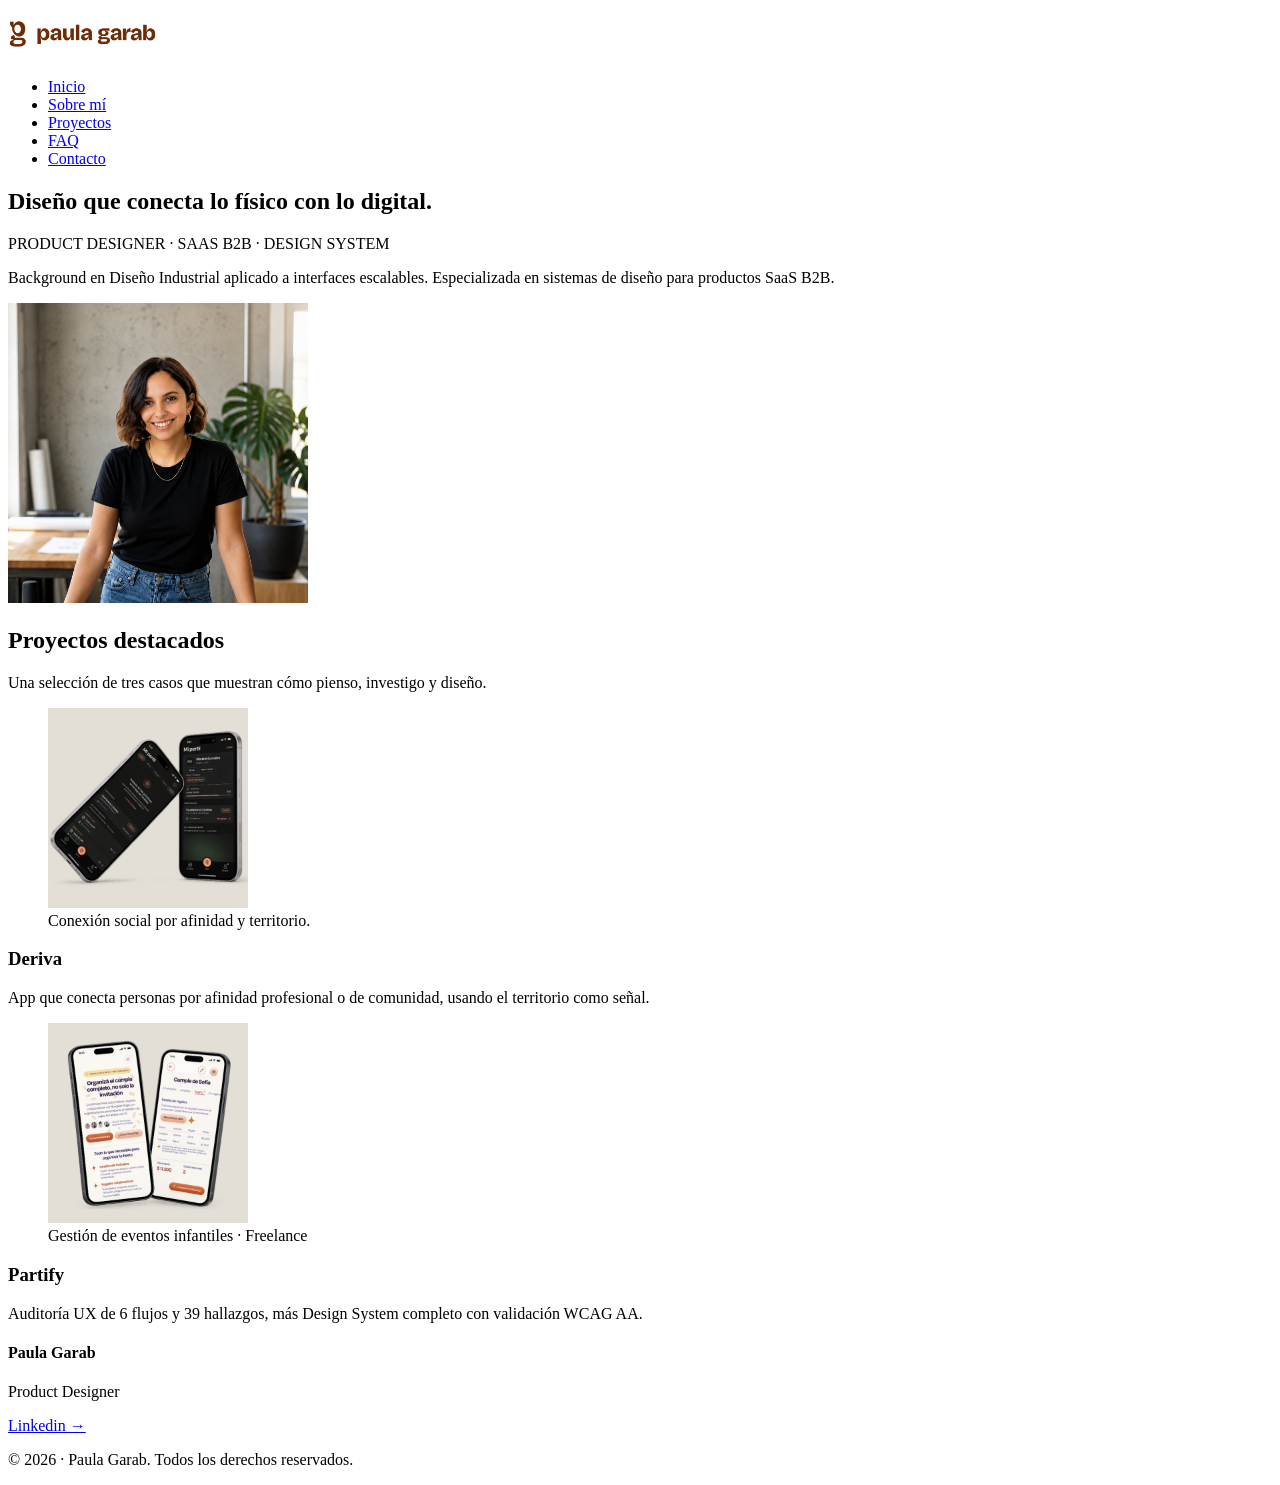
==== index.html @ 13074cfc "Pre-entrega 1 - estructura HTML" ====
<!DOCTYPE html>
<html lang="es">
<head>
    <meta charset="UTF-8"> 
    <meta name="viewport" content="width=device-width, initial-scale=1.0"> 
    <title>Paula Garab | Portfolio de Diseño Ux/Ui y Producto</title>
</head>
<body>
    <header>
        <img src="./assets/logotipo.png" alt="Logotipo de Paula Garab en color marrón, compuesto por un símbolo de la letra g estilizada y el texto paula garab en tipografía sans serif de trazos gruesos." width="150">
        <nav>
            <ul>
                <li><a href="./index.html">Inicio</a></li>
                <li><a href="./pages/sobre-mi.html">Sobre mí</a></li>
                <li><a href="./pages/proyectos.html">Proyectos</a></li>
                <li><a href="./pages/faq.html">FAQ</a></li>
                <li><a href="./pages/contacto.html">Contacto</a></li>
            </ul>
        </nav>
    </header>
    <main>
        <section>
            <h1>Diseño que conecta lo físico con lo digital.</h1>
            <p>PRODUCT DESIGNER · SAAS B2B · DESIGN SYSTEM</p>
            <p>Background en Diseño Industrial aplicado a interfaces escalables. Especializada en sistemas de diseño para productos SaaS B2B.</p>
            <img src="./assets/garab.png" alt="Diseñadora sonriente con camiseta negra y jeans, apoyada sobre una mesa de trabajo en un estudio luminoso, junto a una planta de interior." width="300">
        </section>
        <section>
            <h2>Proyectos destacados</h2>
            <p>Una selección de tres casos que muestran cómo pienso, investigo y diseño.</p>
            <article>
                <figure>
                    <img src="./assets/deriva.png" alt="Mockup de app mobile Deriva mostrando pantallas de conexión entre usuarios." width="200">
                    <figcaption>Conexión social por afinidad y territorio.</figcaption>
                </figure>
                <h3>Deriva</h3>
                <p>App que conecta personas por afinidad profesional o de comunidad, usando el territorio como señal.</p>
            </article>
            <article>
                <figure>
                    <img src="./assets/partify.png" alt="Mockup de dos pantallas de una aplicación móvil para organizar eventos." width="200">
                    <figcaption>Gestión de eventos infantiles · Freelance</figcaption>
                </figure>
                <h3>Partify</h3>
                <p>Auditoría UX de 6 flujos y 39 hallazgos, más Design System completo con validación WCAG AA.</p>
            </article>
        </section>
    </main>
    <footer>
        <h4>Paula Garab</h4>
        <p>Product Designer</p>
        <a href="https://www.linkedin.com/in/paula-garabetti" target="_blank">Linkedin →</a>
        <p>© 2026 · Paula Garab. Todos los derechos reservados.</p>
    </footer>
</body>
</html>
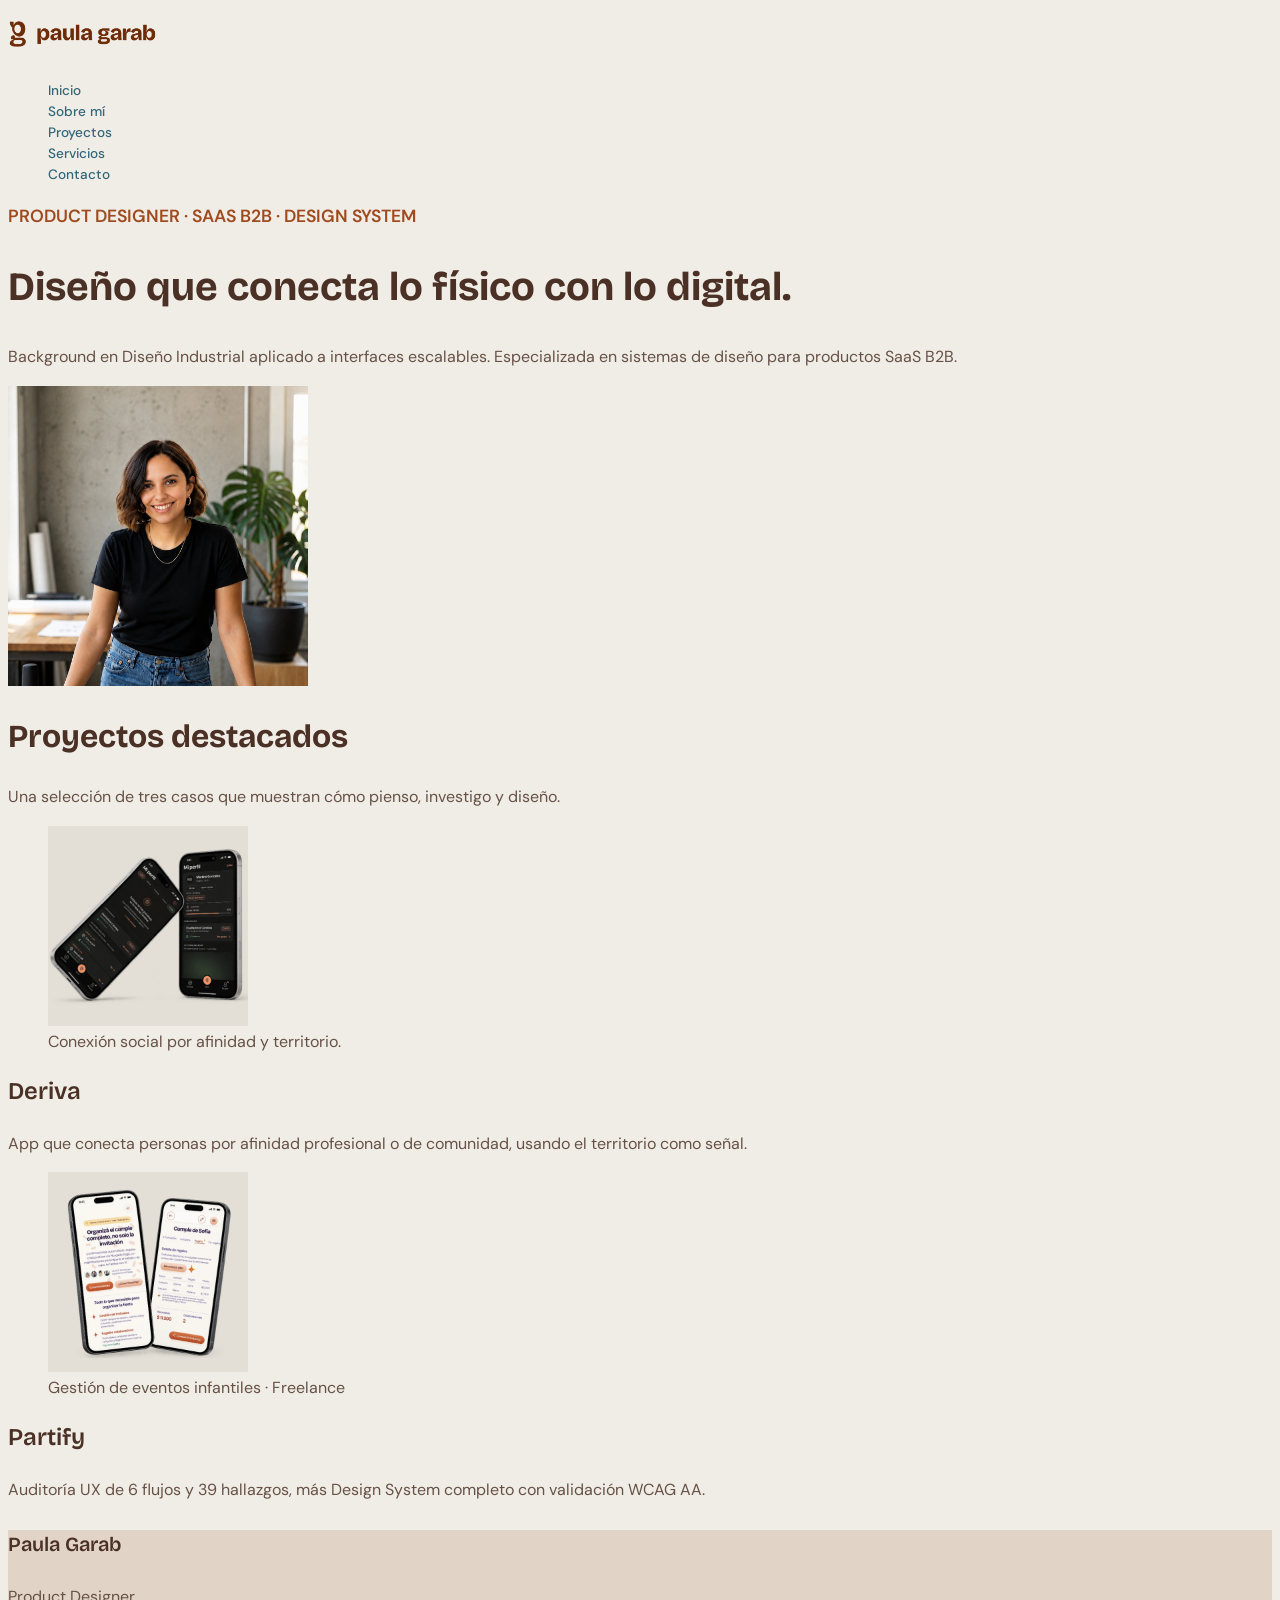
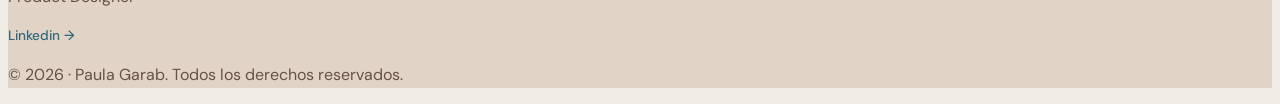
==== commit c94e48ea: "Agregar CSS y actualizar HTML para pre-entrega 2" ====
--- a/index.html
+++ b/index.html
@@ -4,24 +4,25 @@
     <meta charset="UTF-8"> 
     <meta name="viewport" content="width=device-width, initial-scale=1.0"> 
     <title>Paula Garab | Portfolio de Diseño Ux/Ui y Producto</title>
+    <link rel="stylesheet" href="./styles/styles.css">
 </head>
 <body>
     <header>
         <img src="./assets/logotipo.png" alt="Logotipo de Paula Garab en color marrón, compuesto por un símbolo de la letra g estilizada y el texto paula garab en tipografía sans serif de trazos gruesos." width="150">
         <nav>
-            <ul>
+            <ul class="nav-list">
                 <li><a href="./index.html">Inicio</a></li>
                 <li><a href="./pages/sobre-mi.html">Sobre mí</a></li>
                 <li><a href="./pages/proyectos.html">Proyectos</a></li>
-                <li><a href="./pages/faq.html">FAQ</a></li>
+                <li><a href="./pages/servicios.html">Servicios</a></li>
                 <li><a href="./pages/contacto.html">Contacto</a></li>
             </ul>
         </nav>
     </header>
     <main>
         <section>
+            <p class="eyebrow-primary">Product Designer · Saas B2B · Design System</p>
             <h1>Diseño que conecta lo físico con lo digital.</h1>
-            <p>PRODUCT DESIGNER · SAAS B2B · DESIGN SYSTEM</p>
             <p>Background en Diseño Industrial aplicado a interfaces escalables. Especializada en sistemas de diseño para productos SaaS B2B.</p>
             <img src="./assets/garab.png" alt="Diseñadora sonriente con camiseta negra y jeans, apoyada sobre una mesa de trabajo en un estudio luminoso, junto a una planta de interior." width="300">
         </section>
--- a/styles/styles.css
+++ b/styles/styles.css
@@ -0,0 +1,133 @@
+@import url('https://fonts.googleapis.com/css2?family=Bricolage+Grotesque:opsz,wght@12..96,200..800&family=DM+Sans:ital,opsz,wght@0,9..40,100..1000;1,9..40,100..1000&display=swap');
+
+/* ========================================
+   1. IMPORTACIÓN DE FUENTES
+======================================== */
+/* Títulos: Bricolage Grotesque */
+/* Cuerpo: DM Sans */
+
+
+/* ========================================
+   2. VARIABLES DE COLOR
+======================================== */
+
+:root {
+    /* Colores de marca */
+    --primary-color: #9F4A1F;
+    --secondary-color: #A05E44;
+    --accent-color: #74785A;
+
+    /* Colores neutros y de texto */
+    --neutral-dark: #4A3025;
+    --neutral-medium: #6a6865;
+    --neutral-light: #F0EDE6;
+    --text-color: #665146;
+    --link-color: #32677A;
+
+    /* Colores de superficies */
+    --section-color: #E2D3C7;
+}
+
+
+/* ========================================
+   3. ESTILOS GENERALES
+======================================== */
+
+body {
+    font-family: 'DM Sans', sans-serif;
+    background-color: var(--neutral-light);
+    color: var(--text-color);
+}
+
+
+/* ========================================
+   4. TIPOGRAFÍA
+======================================== */
+
+/* Títulos */
+h1, h2, h3, h4, h5, h6 {
+    font-family: 'Bricolage Grotesque', sans-serif;
+    color: var(--neutral-dark);
+}
+
+h1 {
+    font-size: 2.5rem; /* 40px */
+    font-weight: 700;
+    line-height: 1.2;
+}
+
+h2 {
+    font-size: 2rem; /* 32px */
+    font-weight: 700;
+    line-height: 1.25;
+}
+
+h3 {
+    font-size: 1.5rem; /* 24px */
+    font-weight: 600;
+    line-height: 1.3;
+}
+
+h4 {
+    font-size: 1.25rem; /* 20px */
+    font-weight: 600;
+    line-height: 1.4;
+}
+
+/* Párrafos */
+p {
+    font-size: 1rem;
+    font-weight: 400;
+    line-height: 1.6;
+}
+
+/* Enlaces */
+a {
+    font-weight: 500;
+    font-size: 0.85rem;
+    text-decoration: none;
+    color: var(--link-color);
+}
+
+
+/* ========================================
+   5. COMPONENTES Y CLASES
+======================================== */
+
+/* Listas */
+.nav-list {
+    list-style: none;
+}
+
+.tag-list {
+    list-style: none;
+    color: var(--neutral-medium);
+}
+
+/* Etiquetas superiores (Eyebrows) */
+.eyebrow-primary {
+    text-transform: uppercase;
+    font-weight: 600;
+    font-size: 1.1rem;
+    color: var(--primary-color);
+}
+
+.eyebrow-secondary {
+    text-transform: uppercase;
+    font-weight: 600;
+    font-size: 0.85rem;
+    color: var(--neutral-medium);
+}
+
+
+/* ========================================
+   6. ESTRUCTURA DE PÁGINA
+======================================== */
+
+/* Pie de página */
+footer {
+    font-size: 0.85rem;
+    font-weight: 400;
+    line-height: 1.5;
+    background-color: var(--section-color);
+}
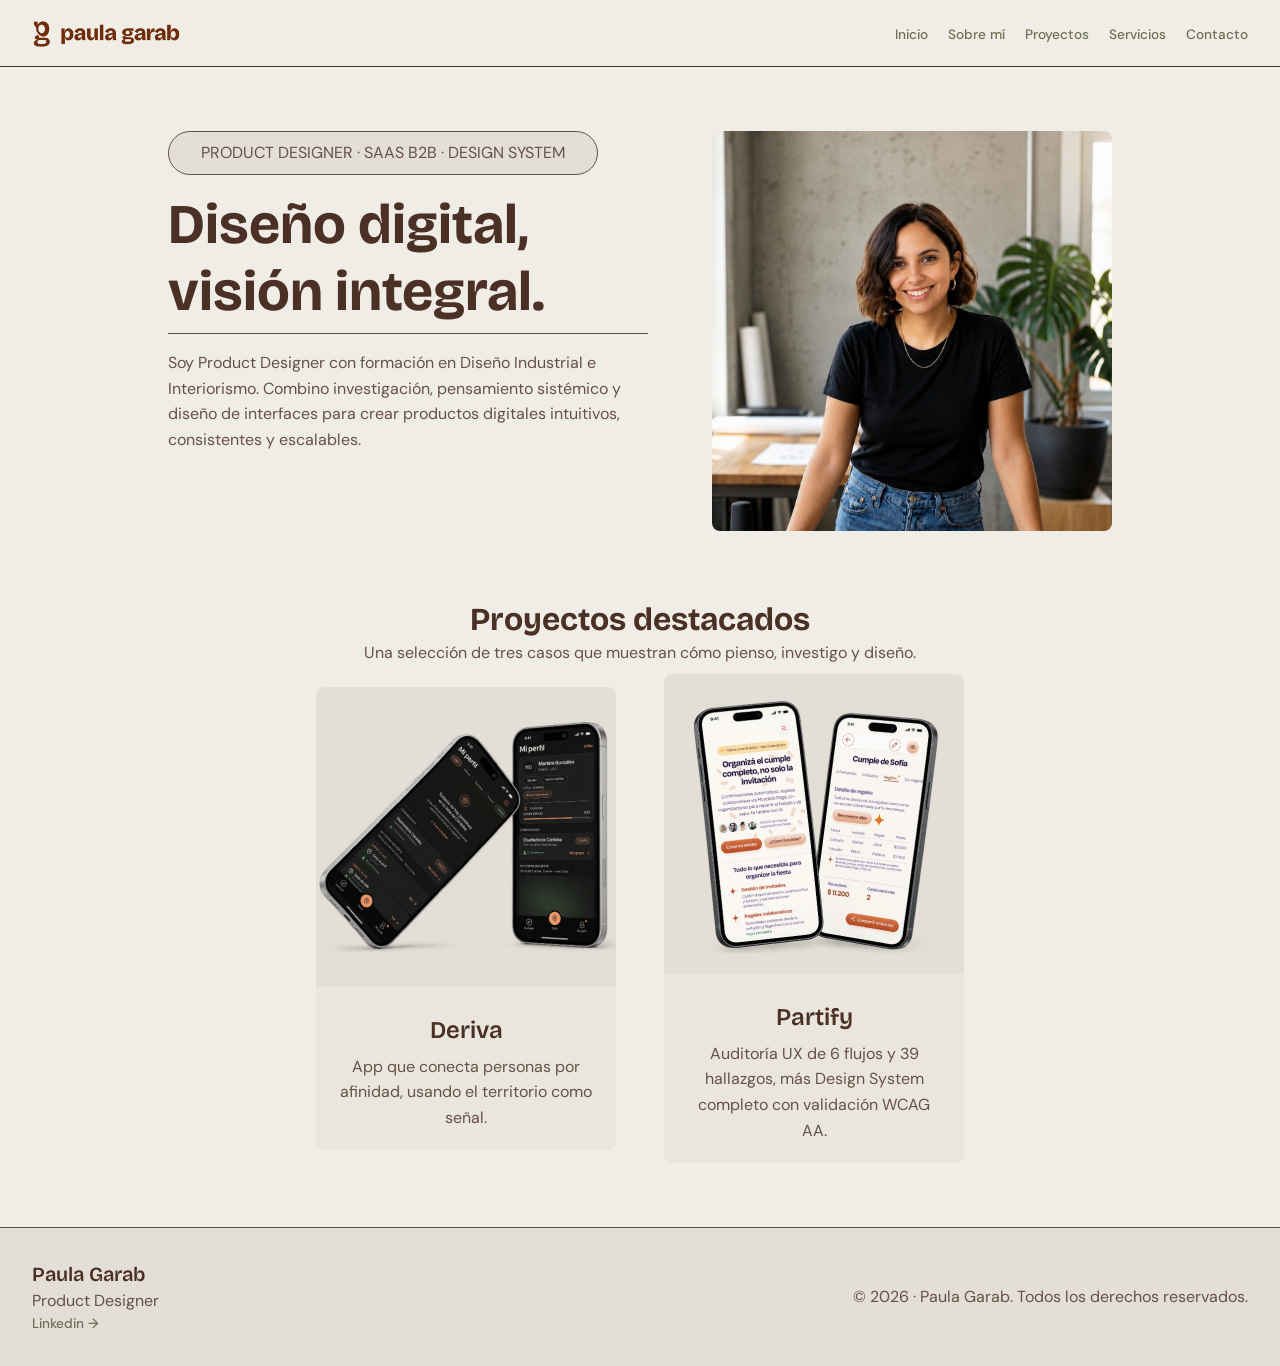
==== commit c92e4e77: "Pre-entrega 3: layouts flexbox y box model en las 5 páginas" ====
--- a/index.html
+++ b/index.html
@@ -19,39 +19,56 @@
             </ul>
         </nav>
     </header>
-    <main>
-        <section>
-            <p class="eyebrow-primary">Product Designer · Saas B2B · Design System</p>
-            <h1>Diseño que conecta lo físico con lo digital.</h1>
-            <p>Background en Diseño Industrial aplicado a interfaces escalables. Especializada en sistemas de diseño para productos SaaS B2B.</p>
-            <img src="./assets/garab.png" alt="Diseñadora sonriente con camiseta negra y jeans, apoyada sobre una mesa de trabajo en un estudio luminoso, junto a una planta de interior." width="300">
+    <main class="page-container">
+        <section class="hero">
+            <div class="text-hero">
+                <p class="eyebrow-pill">Product Designer · Saas B2B · Design System</p>
+                <h1 class="hero-title">Diseño digital, visión integral.</h1>
+                <p>Soy Product Designer con formación en Diseño Industrial e Interiorismo. Combino investigación, pensamiento sistémico y diseño de interfaces para crear productos digitales intuitivos, consistentes y escalables.</p>
+            </div>
+            <div>
+                <img class="img-hero" src="./assets/garab.png" alt="Diseñadora sonriente con camiseta negra y jeans, apoyada sobre una mesa de trabajo en un estudio luminoso, junto a una planta de interior." width="400">
+            </div>
         </section>
-        <section>
-            <h2>Proyectos destacados</h2>
-            <p>Una selección de tres casos que muestran cómo pienso, investigo y diseño.</p>
-            <article>
-                <figure>
-                    <img src="./assets/deriva.png" alt="Mockup de app mobile Deriva mostrando pantallas de conexión entre usuarios." width="200">
-                    <figcaption>Conexión social por afinidad y territorio.</figcaption>
-                </figure>
-                <h3>Deriva</h3>
-                <p>App que conecta personas por afinidad profesional o de comunidad, usando el territorio como señal.</p>
-            </article>
-            <article>
-                <figure>
-                    <img src="./assets/partify.png" alt="Mockup de dos pantallas de una aplicación móvil para organizar eventos." width="200">
-                    <figcaption>Gestión de eventos infantiles · Freelance</figcaption>
-                </figure>
-                <h3>Partify</h3>
-                <p>Auditoría UX de 6 flujos y 39 hallazgos, más Design System completo con validación WCAG AA.</p>
-            </article>
+        <section class="section-content">
+            <div>
+                <h2>Proyectos destacados</h2>
+                <p>Una selección de tres casos que muestran cómo pienso, investigo y diseño.</p>
+            </div>
+            <div class="cards">
+                <article>
+                    <figure>
+                        <img class="img-card" src="./assets/deriva.png" alt="Mockup de app mobile Deriva mostrando pantallas de conexión entre usuarios." width="300">
+                    </figure>
+
+                    <div class="card-content">
+                        <h3>Deriva</h3>
+                        <p>App que conecta personas por afinidad, usando el territorio como señal.</p>
+                    </div>
+                </article>
+
+                <article>
+                    <figure>
+                        <img class="img-card" src="./assets/partify.png" alt="Mockup de dos pantallas de una aplicación móvil para organizar eventos." width="300">
+                    </figure>
+
+                    <div class="card-content">
+                        <h3>Partify</h3>
+                        <p>Auditoría UX de 6 flujos y 39 hallazgos, más Design System completo con validación WCAG AA.</p>
+                    </div>
+                </article>
+            </div>
         </section>
     </main>
     <footer>
-        <h4>Paula Garab</h4>
-        <p>Product Designer</p>
-        <a href="https://www.linkedin.com/in/paula-garabetti" target="_blank">Linkedin →</a>
-        <p>© 2026 · Paula Garab. Todos los derechos reservados.</p>
+        <div>
+            <h4>Paula Garab</h4>
+            <p>Product Designer</p>
+            <a href="https://www.linkedin.com/in/paula-garabetti" target="_blank">Linkedin →</a>
+        </div>
+        <div>
+            <p>© 2026 · Paula Garab. Todos los derechos reservados.</p>
+        </div>
     </footer>
 </body>
 </html>
--- a/styles/styles.css
+++ b/styles/styles.css
@@ -1,3 +1,4 @@
+
 @import url('https://fonts.googleapis.com/css2?family=Bricolage+Grotesque:opsz,wght@12..96,200..800&family=DM+Sans:ital,opsz,wght@0,9..40,100..1000;1,9..40,100..1000&display=swap');
 
 /* ========================================
@@ -15,33 +16,46 @@
     /* Colores de marca */
     --primary-color: #9F4A1F;
     --secondary-color: #A05E44;
-    --accent-color: #74785A;
+    --accent-color: #6c7054;
 
     /* Colores neutros y de texto */
     --neutral-dark: #4A3025;
     --neutral-medium: #6a6865;
-    --neutral-light: #F0EDE6;
+    --neutral-light: #EAE6DE;
     --text-color: #665146;
     --link-color: #32677A;
 
     /* Colores de superficies */
-    --section-color: #E2D3C7;
-}
-
-
-/* ========================================
-   3. ESTILOS GENERALES
+    --section-color: #E4DFD6;
+    --background-color: #F0EDE6;
+    --card-color: #FAF8F4;
+}
+
+
+/* ========================================
+   3. RESET
+======================================== */
+
+* {
+    margin: 0;
+    padding: 0;
+    box-sizing: border-box;
+}
+
+
+/* ========================================
+   4. ESTILOS GENERALES
 ======================================== */
 
 body {
     font-family: 'DM Sans', sans-serif;
-    background-color: var(--neutral-light);
+    background-color: var(--background-color);
     color: var(--text-color);
 }
 
 
 /* ========================================
-   4. TIPOGRAFÍA
+   5. TIPOGRAFÍA
 ======================================== */
 
 /* Títulos */
@@ -51,27 +65,31 @@
 }
 
 h1 {
-    font-size: 2.5rem; /* 40px */
+    font-size: 3.5rem; /* 56px */
     font-weight: 700;
     line-height: 1.2;
+    max-width: 22ch;
 }
 
 h2 {
     font-size: 2rem; /* 32px */
     font-weight: 700;
     line-height: 1.25;
+    max-width: 30ch;
 }
 
 h3 {
     font-size: 1.5rem; /* 24px */
     font-weight: 600;
     line-height: 1.3;
+    max-width: 35ch;
 }
 
 h4 {
     font-size: 1.25rem; /* 20px */
     font-weight: 600;
     line-height: 1.4;
+    max-width: 40ch;
 }
 
 /* Párrafos */
@@ -79,6 +97,7 @@
     font-size: 1rem;
     font-weight: 400;
     line-height: 1.6;
+    max-width: 65ch;
 }
 
 /* Enlaces */
@@ -86,25 +105,23 @@
     font-weight: 500;
     font-size: 0.85rem;
     text-decoration: none;
-    color: var(--link-color);
-}
-
-
-/* ========================================
-   5. COMPONENTES Y CLASES
-======================================== */
-
-/* Listas */
-.nav-list {
-    list-style: none;
-}
-
-.tag-list {
-    list-style: none;
-    color: var(--neutral-medium);
-}
-
-/* Etiquetas superiores (Eyebrows) */
+    color: var(--accent-color);
+}
+
+/* Texto pequeño */
+.text-small {
+    font-weight: 400;
+    font-size: 0.85rem;
+    color: var(--text-color)
+}
+
+
+/* ========================================
+   6. COMPONENTES REUTILIZABLES
+======================================== */
+
+/* 6.1. Etiquetas superiores (Eyebrows) */
+
 .eyebrow-primary {
     text-transform: uppercase;
     font-weight: 600;
@@ -119,15 +136,246 @@
     color: var(--neutral-medium);
 }
 
-
-/* ========================================
-   6. ESTRUCTURA DE PÁGINA
-======================================== */
-
-/* Pie de página */
+.eyebrow-pill {
+    background-color: var(--section-color);
+    padding: 8px 32px;
+    border: 1px solid var(--text-color);
+    border-radius: 32px;
+    text-transform: uppercase;
+    display: inline-block;
+}
+
+/* 6.2. Listas */
+
+.nav-list {
+    list-style: none;
+}
+
+.tag-list {
+    list-style: none;
+    color: var(--neutral-medium);
+}
+
+/* 6.3. Tarjetas (Cards) */
+
+.cards article {
+    width: 100%;
+    max-width: 300px;
+    background-color: var(--neutral-light);
+    border-radius: 8px;
+    overflow: hidden;
+}
+
+.cards figure {
+    margin: 0;
+}
+
+.img-card {
+    display: block;
+    width: 100%;
+    max-width: 300px;
+    height: auto;
+    border-radius: 8px 8px 0 0;
+}
+
+.card-content {
+    background-color: #EAE6DE;
+    border-radius: 0 0 8px 8px;
+    box-sizing: border-box;
+    padding: 20px;
+}
+
+.card-content h3 {
+    margin: 8px 0;
+}
+
+.card-content p {
+    margin: 0;
+}
+
+/* 6.4. Tarjetas de servicios */
+
+.service-card {
+    background-color: var(--card-color);
+    border: 1px solid transparent;
+    border-radius: 16px;
+    padding: 32px;
+    display: flex;
+    flex-direction: column;
+    gap: 8px;
+    align-items: stretch;
+    flex: 1;
+}
+
+/* 6.5. Etiquetas (Tags / Pills) */
+
+.tags-pills {
+    display: flex;
+    flex-direction: row;
+    flex-wrap: wrap;
+    gap: 8px;
+    list-style: none;
+    padding: 0;
+    margin: 0;
+}
+
+.tags-pills li {
+    color: var(--text-color);
+    background-color: var(--section-color);
+    padding: 8px 16px;
+    border: 1px solid var(--text-color);
+    border-radius: 32px;
+}
+
+/* 6.6. Botones */
+
+.botton-primary {
+    background-color: var(--primary-color);
+    padding: 8px 32px;
+    border-radius: 32px;
+    display: inline-block;
+    color: #FFFFFF;
+}
+
+/* 6.7. Formularios */
+
+.form {
+    display: flex;
+    width: 100%;
+    flex-direction: column;
+    max-width: 600px;
+    text-align: left;
+    gap: 8px;
+}
+
+.box-form {
+    border-radius: 8px;
+    border: 1px solid var(--text-color);
+    min-height: 24px;
+}
+
+
+/* ========================================
+   7. LAYOUTS Y CONTENEDORES
+======================================== */
+
+/* 7.1. Contenedor principal */
+
+.page-container {
+    display: flex;
+    flex-direction: column;
+    padding: 64px 128px;
+    gap: 64px;
+    max-width: 1200px;
+    margin: 0 auto;
+}
+
+/* 7.2. Contenedores de contenido */
+
+.content-row {
+    display: flex;
+    gap: 24px;
+    flex: 1;
+}
+
+.section-content {
+    display: flex;
+    flex-direction: column;
+    gap: 8px;
+    text-align: center;
+    align-items: center;
+}
+
+/* 7.3. Layout de Hero */
+
+.text-hero {
+    display: flex;
+    flex-basis: 100%;
+    flex-direction: column;
+    gap: 16px;
+    align-items:flex-start;
+}
+
+.hero-title {
+    border-bottom: 1px solid var(--text-color);
+    padding-bottom: 8px;
+}
+
+.img-hero {
+    border-radius: 8px;
+    flex: 1 1 200px;
+}
+
+/* 7.4. Layout de proyectos */
+
+.projects {
+    display: flex;
+    align-items: stretch;
+    flex-direction: column;
+    justify-content: center;
+    gap: 16px;
+}
+
+.cards {
+    display: flex;
+    align-items: center;
+    gap: 48px;
+    justify-content: center;
+    flex-wrap: wrap;
+}
+
+/* 7.5. Layout de CTA */
+
+.cta-content {
+    background-color: var(--section-color);
+    border-radius: 16px;
+    padding: 32px;
+    display: flex;
+    flex-direction: column;
+    align-items: center;
+    gap: 16px;
+    flex: 1;
+    text-align: center;
+}
+
+
+/* ========================================
+   8. ESTRUCTURA DE PÁGINA
+======================================== */
+
+/* 8.1. Header y navegación */
+
+header {
+    display: flex;
+    justify-content: space-between;
+    align-items: center;
+    padding: 8px 32px;
+    border-bottom: 1px solid var(--neutral-dark)
+}
+
+nav ul {
+    display: flex;
+    gap: 20px
+}
+
+/* 8.2. Hero */
+
+.hero {
+    display: flex;
+    justify-content: center;
+    gap: 64px;
+}
+
+/* 8.3. Footer */
+
 footer {
+    display: flex;
+    justify-content: space-between;
+    align-items: center;
+    padding: 32px;
     font-size: 0.85rem;
     font-weight: 400;
     line-height: 1.5;
     background-color: var(--section-color);
-}+    border-top: 1px solid var(--text-color);
+}
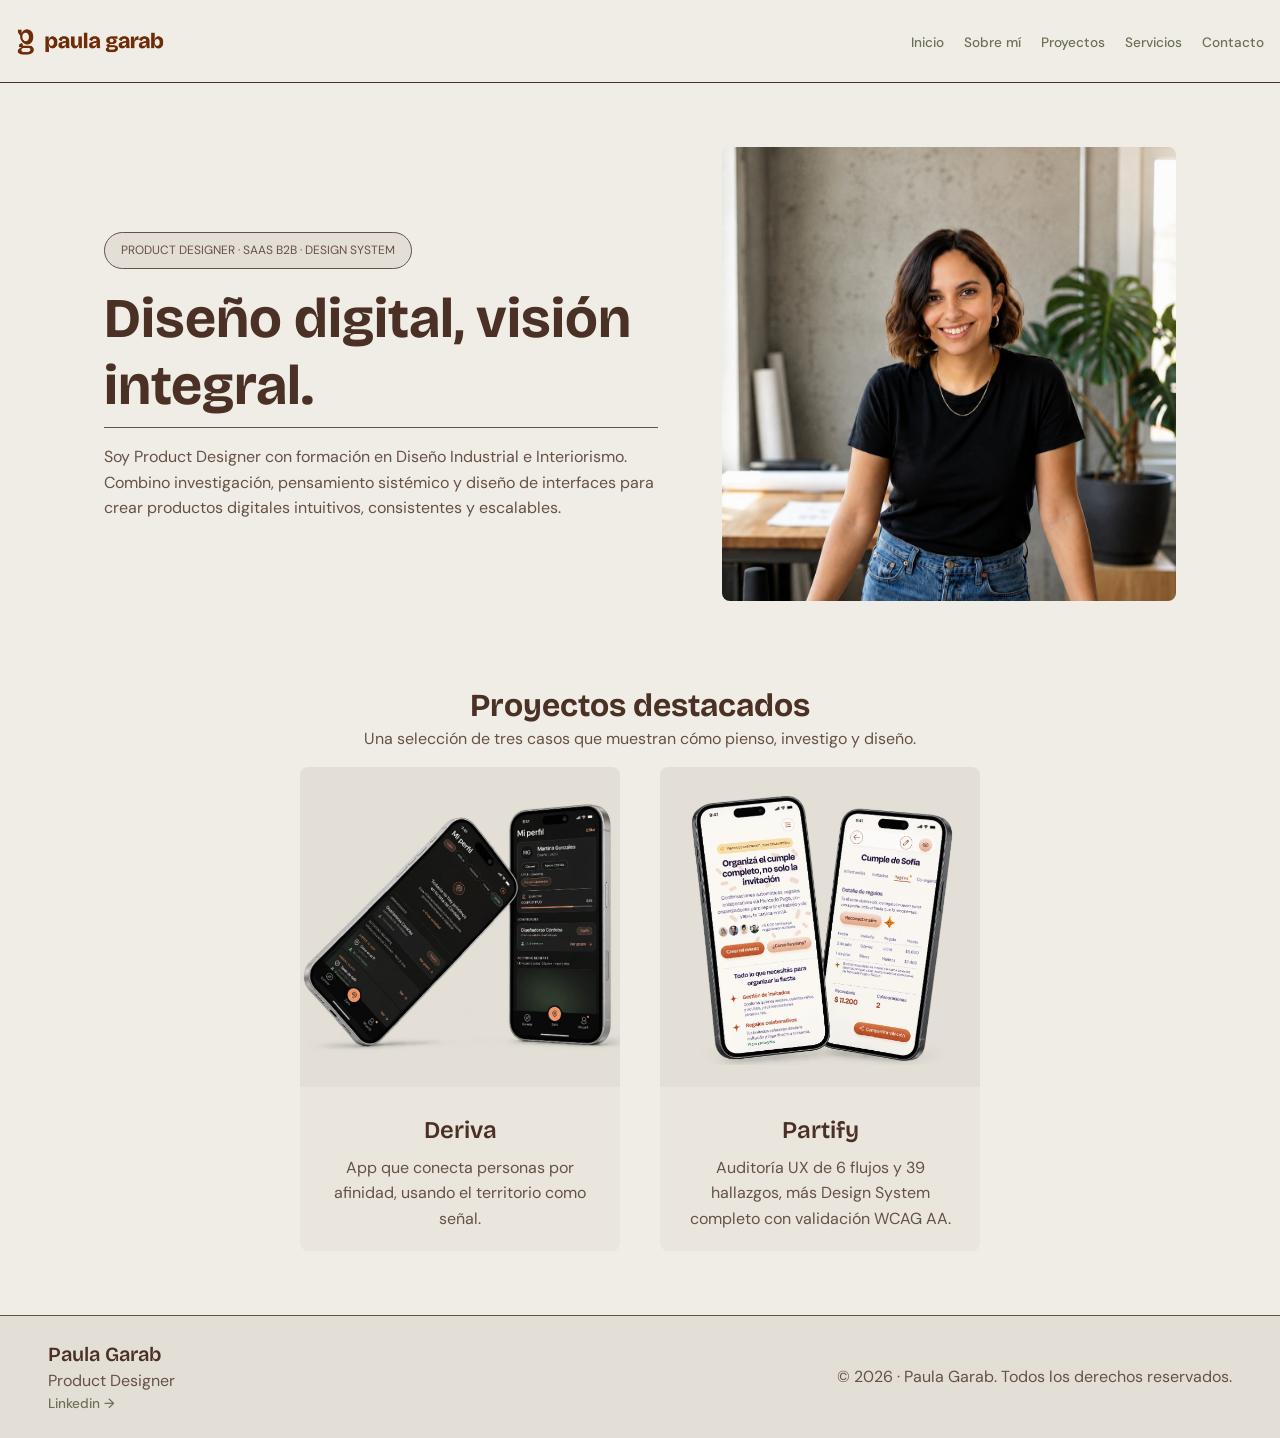
==== commit 441f4a44: "Pre-entrega 4: CSS Grid y Media Queries" ====
--- a/index.html
+++ b/index.html
@@ -1,74 +1,74 @@
-<!DOCTYPE html>
-<html lang="es">
-<head>
-    <meta charset="UTF-8"> 
-    <meta name="viewport" content="width=device-width, initial-scale=1.0"> 
-    <title>Paula Garab | Portfolio de Diseño Ux/Ui y Producto</title>
-    <link rel="stylesheet" href="./styles/styles.css">
-</head>
-<body>
-    <header>
-        <img src="./assets/logotipo.png" alt="Logotipo de Paula Garab en color marrón, compuesto por un símbolo de la letra g estilizada y el texto paula garab en tipografía sans serif de trazos gruesos." width="150">
-        <nav>
-            <ul class="nav-list">
-                <li><a href="./index.html">Inicio</a></li>
-                <li><a href="./pages/sobre-mi.html">Sobre mí</a></li>
-                <li><a href="./pages/proyectos.html">Proyectos</a></li>
-                <li><a href="./pages/servicios.html">Servicios</a></li>
-                <li><a href="./pages/contacto.html">Contacto</a></li>
-            </ul>
-        </nav>
-    </header>
-    <main class="page-container">
-        <section class="hero">
-            <div class="text-hero">
-                <p class="eyebrow-pill">Product Designer · Saas B2B · Design System</p>
-                <h1 class="hero-title">Diseño digital, visión integral.</h1>
-                <p>Soy Product Designer con formación en Diseño Industrial e Interiorismo. Combino investigación, pensamiento sistémico y diseño de interfaces para crear productos digitales intuitivos, consistentes y escalables.</p>
-            </div>
-            <div>
-                <img class="img-hero" src="./assets/garab.png" alt="Diseñadora sonriente con camiseta negra y jeans, apoyada sobre una mesa de trabajo en un estudio luminoso, junto a una planta de interior." width="400">
-            </div>
-        </section>
-        <section class="section-content">
-            <div>
-                <h2>Proyectos destacados</h2>
-                <p>Una selección de tres casos que muestran cómo pienso, investigo y diseño.</p>
-            </div>
-            <div class="cards">
-                <article>
-                    <figure>
-                        <img class="img-card" src="./assets/deriva.png" alt="Mockup de app mobile Deriva mostrando pantallas de conexión entre usuarios." width="300">
-                    </figure>
-
-                    <div class="card-content">
-                        <h3>Deriva</h3>
-                        <p>App que conecta personas por afinidad, usando el territorio como señal.</p>
-                    </div>
-                </article>
-
-                <article>
-                    <figure>
-                        <img class="img-card" src="./assets/partify.png" alt="Mockup de dos pantallas de una aplicación móvil para organizar eventos." width="300">
-                    </figure>
-
-                    <div class="card-content">
-                        <h3>Partify</h3>
-                        <p>Auditoría UX de 6 flujos y 39 hallazgos, más Design System completo con validación WCAG AA.</p>
-                    </div>
-                </article>
-            </div>
-        </section>
-    </main>
-    <footer>
-        <div>
-            <h4>Paula Garab</h4>
-            <p>Product Designer</p>
-            <a href="https://www.linkedin.com/in/paula-garabetti" target="_blank">Linkedin →</a>
-        </div>
-        <div>
-            <p>© 2026 · Paula Garab. Todos los derechos reservados.</p>
-        </div>
-    </footer>
-</body>
+<!DOCTYPE html>
+<html lang="es">
+<head>
+    <meta charset="UTF-8"> 
+    <meta name="viewport" content="width=device-width, initial-scale=1.0"> 
+    <title>Paula Garab | Portfolio de Diseño Ux/Ui y Producto</title>
+    <link rel="stylesheet" href="./styles/styles.css">
+</head>
+<body class="home-page">
+    <header>
+        <img src="./assets/logotipo.png" alt="Logotipo de Paula Garab en color marrón, compuesto por un símbolo de la letra g estilizada y el texto paula garab en tipografía sans serif de trazos gruesos." width="150">
+        <nav>
+            <ul class="nav-list">
+                <li><a href="./index.html">Inicio</a></li>
+                <li><a href="./pages/sobre-mi.html">Sobre mí</a></li>
+                <li><a href="./pages/proyectos.html">Proyectos</a></li>
+                <li><a href="./pages/servicios.html">Servicios</a></li>
+                <li><a href="./pages/contacto.html">Contacto</a></li>
+            </ul>
+        </nav>
+    </header>
+    <main class="page-container">
+        <section class="hero">
+            <div class="text-hero">
+                <p class="eyebrow-pill">Product Designer · Saas B2B · Design System</p>
+                <h1 class="hero-title">Diseño digital, visión integral.</h1>
+                <p>Soy Product Designer con formación en Diseño Industrial e Interiorismo. Combino investigación, pensamiento sistémico y diseño de interfaces para crear productos digitales intuitivos, consistentes y escalables.</p>
+            </div>
+            <div class="hero-media">
+                <img class="img-hero" src="./assets/garab.png" alt="Diseñadora sonriente con camiseta negra y jeans, apoyada sobre una mesa de trabajo en un estudio luminoso, junto a una planta de interior." width="400">
+            </div>
+        </section>
+        <section class="section-content">
+            <div>
+                <h2>Proyectos destacados</h2>
+                <p>Una selección de tres casos que muestran cómo pienso, investigo y diseño.</p>
+            </div>
+            <div class="cards">
+                <article>
+                    <figure>
+                        <img class="img-card" src="./assets/deriva.png" alt="Mockup de app mobile Deriva mostrando pantallas de conexión entre usuarios." width="300">
+                    </figure>
+
+                    <div class="card-content">
+                        <h3>Deriva</h3>
+                        <p>App que conecta personas por afinidad, usando el territorio como señal.</p>
+                    </div>
+                </article>
+
+                <article>
+                    <figure>
+                        <img class="img-card" src="./assets/partify.png" alt="Mockup de dos pantallas de una aplicación móvil para organizar eventos." width="300">
+                    </figure>
+
+                    <div class="card-content">
+                        <h3>Partify</h3>
+                        <p>Auditoría UX de 6 flujos y 39 hallazgos, más Design System completo con validación WCAG AA.</p>
+                    </div>
+                </article>
+            </div>
+        </section>
+    </main>
+    <footer>
+        <div>
+            <h4>Paula Garab</h4>
+            <p>Product Designer</p>
+            <a href="https://www.linkedin.com/in/paula-garabetti" target="_blank">Linkedin →</a>
+        </div>
+        <div>
+            <p>© 2026 · Paula Garab. Todos los derechos reservados.</p>
+        </div>
+    </footer>
+</body>
 </html>
--- a/styles/styles.css
+++ b/styles/styles.css
@@ -1,381 +1,556 @@
-
-@import url('https://fonts.googleapis.com/css2?family=Bricolage+Grotesque:opsz,wght@12..96,200..800&family=DM+Sans:ital,opsz,wght@0,9..40,100..1000;1,9..40,100..1000&display=swap');
-
-/* ========================================
-   1. IMPORTACIÓN DE FUENTES
-======================================== */
-/* Títulos: Bricolage Grotesque */
-/* Cuerpo: DM Sans */
-
-
-/* ========================================
-   2. VARIABLES DE COLOR
-======================================== */
-
-:root {
-    /* Colores de marca */
-    --primary-color: #9F4A1F;
-    --secondary-color: #A05E44;
-    --accent-color: #6c7054;
-
-    /* Colores neutros y de texto */
-    --neutral-dark: #4A3025;
-    --neutral-medium: #6a6865;
-    --neutral-light: #EAE6DE;
-    --text-color: #665146;
-    --link-color: #32677A;
-
-    /* Colores de superficies */
-    --section-color: #E4DFD6;
-    --background-color: #F0EDE6;
-    --card-color: #FAF8F4;
-}
-
-
-/* ========================================
-   3. RESET
-======================================== */
-
-* {
-    margin: 0;
-    padding: 0;
-    box-sizing: border-box;
-}
-
-
-/* ========================================
-   4. ESTILOS GENERALES
-======================================== */
-
-body {
-    font-family: 'DM Sans', sans-serif;
-    background-color: var(--background-color);
-    color: var(--text-color);
-}
-
-
-/* ========================================
-   5. TIPOGRAFÍA
-======================================== */
-
-/* Títulos */
-h1, h2, h3, h4, h5, h6 {
-    font-family: 'Bricolage Grotesque', sans-serif;
-    color: var(--neutral-dark);
-}
-
-h1 {
-    font-size: 3.5rem; /* 56px */
-    font-weight: 700;
-    line-height: 1.2;
-    max-width: 22ch;
-}
-
-h2 {
-    font-size: 2rem; /* 32px */
-    font-weight: 700;
-    line-height: 1.25;
-    max-width: 30ch;
-}
-
-h3 {
-    font-size: 1.5rem; /* 24px */
-    font-weight: 600;
-    line-height: 1.3;
-    max-width: 35ch;
-}
-
-h4 {
-    font-size: 1.25rem; /* 20px */
-    font-weight: 600;
-    line-height: 1.4;
-    max-width: 40ch;
-}
-
-/* Párrafos */
-p {
-    font-size: 1rem;
-    font-weight: 400;
-    line-height: 1.6;
-    max-width: 65ch;
-}
-
-/* Enlaces */
-a {
-    font-weight: 500;
-    font-size: 0.85rem;
-    text-decoration: none;
-    color: var(--accent-color);
-}
-
-/* Texto pequeño */
-.text-small {
-    font-weight: 400;
-    font-size: 0.85rem;
-    color: var(--text-color)
-}
-
-
-/* ========================================
-   6. COMPONENTES REUTILIZABLES
-======================================== */
-
-/* 6.1. Etiquetas superiores (Eyebrows) */
-
-.eyebrow-primary {
-    text-transform: uppercase;
-    font-weight: 600;
-    font-size: 1.1rem;
-    color: var(--primary-color);
-}
-
-.eyebrow-secondary {
-    text-transform: uppercase;
-    font-weight: 600;
-    font-size: 0.85rem;
-    color: var(--neutral-medium);
-}
-
-.eyebrow-pill {
-    background-color: var(--section-color);
-    padding: 8px 32px;
-    border: 1px solid var(--text-color);
-    border-radius: 32px;
-    text-transform: uppercase;
-    display: inline-block;
-}
-
-/* 6.2. Listas */
-
-.nav-list {
-    list-style: none;
-}
-
-.tag-list {
-    list-style: none;
-    color: var(--neutral-medium);
-}
-
-/* 6.3. Tarjetas (Cards) */
-
-.cards article {
-    width: 100%;
-    max-width: 300px;
-    background-color: var(--neutral-light);
-    border-radius: 8px;
-    overflow: hidden;
-}
-
-.cards figure {
-    margin: 0;
-}
-
-.img-card {
-    display: block;
-    width: 100%;
-    max-width: 300px;
-    height: auto;
-    border-radius: 8px 8px 0 0;
-}
-
-.card-content {
-    background-color: #EAE6DE;
-    border-radius: 0 0 8px 8px;
-    box-sizing: border-box;
-    padding: 20px;
-}
-
-.card-content h3 {
-    margin: 8px 0;
-}
-
-.card-content p {
-    margin: 0;
-}
-
-/* 6.4. Tarjetas de servicios */
-
-.service-card {
-    background-color: var(--card-color);
-    border: 1px solid transparent;
-    border-radius: 16px;
-    padding: 32px;
-    display: flex;
-    flex-direction: column;
-    gap: 8px;
-    align-items: stretch;
-    flex: 1;
-}
-
-/* 6.5. Etiquetas (Tags / Pills) */
-
-.tags-pills {
-    display: flex;
-    flex-direction: row;
-    flex-wrap: wrap;
-    gap: 8px;
-    list-style: none;
-    padding: 0;
-    margin: 0;
-}
-
-.tags-pills li {
-    color: var(--text-color);
-    background-color: var(--section-color);
-    padding: 8px 16px;
-    border: 1px solid var(--text-color);
-    border-radius: 32px;
-}
-
-/* 6.6. Botones */
-
-.botton-primary {
-    background-color: var(--primary-color);
-    padding: 8px 32px;
-    border-radius: 32px;
-    display: inline-block;
-    color: #FFFFFF;
-}
-
-/* 6.7. Formularios */
-
-.form {
-    display: flex;
-    width: 100%;
-    flex-direction: column;
-    max-width: 600px;
-    text-align: left;
-    gap: 8px;
-}
-
-.box-form {
-    border-radius: 8px;
-    border: 1px solid var(--text-color);
-    min-height: 24px;
-}
-
-
-/* ========================================
-   7. LAYOUTS Y CONTENEDORES
-======================================== */
-
-/* 7.1. Contenedor principal */
-
-.page-container {
-    display: flex;
-    flex-direction: column;
-    padding: 64px 128px;
-    gap: 64px;
-    max-width: 1200px;
-    margin: 0 auto;
-}
-
-/* 7.2. Contenedores de contenido */
-
-.content-row {
-    display: flex;
-    gap: 24px;
-    flex: 1;
-}
-
-.section-content {
-    display: flex;
-    flex-direction: column;
-    gap: 8px;
-    text-align: center;
-    align-items: center;
-}
-
-/* 7.3. Layout de Hero */
-
-.text-hero {
-    display: flex;
-    flex-basis: 100%;
-    flex-direction: column;
-    gap: 16px;
-    align-items:flex-start;
-}
-
-.hero-title {
-    border-bottom: 1px solid var(--text-color);
-    padding-bottom: 8px;
-}
-
-.img-hero {
-    border-radius: 8px;
-    flex: 1 1 200px;
-}
-
-/* 7.4. Layout de proyectos */
-
-.projects {
-    display: flex;
-    align-items: stretch;
-    flex-direction: column;
-    justify-content: center;
-    gap: 16px;
-}
-
-.cards {
-    display: flex;
-    align-items: center;
-    gap: 48px;
-    justify-content: center;
-    flex-wrap: wrap;
-}
-
-/* 7.5. Layout de CTA */
-
-.cta-content {
-    background-color: var(--section-color);
-    border-radius: 16px;
-    padding: 32px;
-    display: flex;
-    flex-direction: column;
-    align-items: center;
-    gap: 16px;
-    flex: 1;
-    text-align: center;
-}
-
-
-/* ========================================
-   8. ESTRUCTURA DE PÁGINA
-======================================== */
-
-/* 8.1. Header y navegación */
-
-header {
-    display: flex;
-    justify-content: space-between;
-    align-items: center;
-    padding: 8px 32px;
-    border-bottom: 1px solid var(--neutral-dark)
-}
-
-nav ul {
-    display: flex;
-    gap: 20px
-}
-
-/* 8.2. Hero */
-
-.hero {
-    display: flex;
-    justify-content: center;
-    gap: 64px;
-}
-
-/* 8.3. Footer */
-
-footer {
-    display: flex;
-    justify-content: space-between;
-    align-items: center;
-    padding: 32px;
-    font-size: 0.85rem;
-    font-weight: 400;
-    line-height: 1.5;
-    background-color: var(--section-color);
-    border-top: 1px solid var(--text-color);
-}
+
+@import url('https://fonts.googleapis.com/css2?family=Bricolage+Grotesque:opsz,wght@12..96,200..800&family=DM+Sans:ital,opsz,wght@0,9..40,100..1000;1,9..40,100..1000&display=swap');
+
+/* ========================================
+   1. IMPORTACIÓN DE FUENTES
+======================================== */
+/* Títulos: Bricolage Grotesque */
+/* Cuerpo: DM Sans */
+
+
+/* ========================================
+   2. VARIABLES DE COLOR
+======================================== */
+
+:root {
+    /* Colores de marca */
+    --primary-color: #9F4A1F;
+    --secondary-color: #A05E44;
+    --accent-color: #6c7054;
+
+    /* Colores neutros y de texto */
+    --neutral-dark: #4A3025;
+    --neutral-medium: #6a6865;
+    --neutral-light: #EAE6DE;
+    --text-color: #665146;
+    --link-color: #32677A;
+
+    /* Colores de superficies */
+    --section-color: #E4DFD6;
+    --background-color: #F0EDE6;
+    --card-color: #FAF8F4;
+}
+
+
+/* ========================================
+   3. RESET
+======================================== */
+
+* {
+    margin: 0;
+    padding: 0;
+    box-sizing: border-box;
+}
+
+
+/* ========================================
+   4. ESTILOS GENERALES
+======================================== */
+
+body {
+    font-family: 'DM Sans', sans-serif;
+    background-color: var(--background-color);
+    color: var(--text-color);
+}
+
+
+/* ========================================
+   5. TIPOGRAFÍA
+======================================== */
+
+/* Títulos */
+h1, h2, h3, h4, h5, h6 {
+    font-family: 'Bricolage Grotesque', sans-serif;
+    color: var(--neutral-dark);
+}
+
+h1 {
+    font-size: 3.5rem; /* 56px */
+    font-weight: 700;
+    line-height: 1.2;
+    max-width: 22ch;
+}
+
+h2 {
+    font-size: 2rem; /* 32px */
+    font-weight: 700;
+    line-height: 1.25;
+    max-width: 30ch;
+}
+
+h3 {
+    font-size: 1.5rem; /* 24px */
+    font-weight: 600;
+    line-height: 1.3;
+    max-width: 35ch;
+}
+
+h4 {
+    font-size: 1.25rem; /* 20px */
+    font-weight: 600;
+    line-height: 1.4;
+    max-width: 40ch;
+}
+
+/* Párrafos */
+p {
+    font-size: 1rem;
+    font-weight: 400;
+    line-height: 1.6;
+    max-width: 65ch;
+}
+
+/* Enlaces */
+a {
+    font-weight: 500;
+    font-size: 0.85rem;
+    text-decoration: none;
+    color: var(--accent-color);
+}
+
+/* Texto pequeño */
+.text-small {
+    font-weight: 400;
+    font-size: 0.85rem;
+    color: var(--text-color)
+}
+
+
+/* ========================================
+   6. COMPONENTES REUTILIZABLES
+======================================== */
+
+/* 6.1. Etiquetas superiores (Eyebrows) */
+
+.eyebrow-primary {
+    text-transform: uppercase;
+    font-weight: 600;
+    font-size: 1.1rem;
+    color: var(--primary-color);
+}
+
+.eyebrow-secondary {
+    text-transform: uppercase;
+    font-weight: 600;
+    font-size: 0.85rem;
+    color: var(--neutral-medium);
+}
+
+.eyebrow-pill {
+    background-color: var(--section-color);
+    padding: 8px 32px;
+    border: 1px solid var(--text-color);
+    border-radius: 32px;
+    text-transform: uppercase;
+    display: inline-block;
+}
+
+/* 6.2. Listas */
+
+.nav-list {
+    list-style: none;
+}
+
+.tag-list {
+    list-style: none;
+    color: var(--neutral-medium);
+}
+
+/* 6.3. Tarjetas (Cards) */
+
+.cards article {
+    width: 100%;
+    max-width: 300px;
+    background-color: var(--neutral-light);
+    border-radius: 8px;
+    overflow: hidden;
+}
+
+.cards figure {
+    margin: 0;
+}
+
+.img-card {
+    display: block;
+    width: 100%;
+    max-width: 300px;
+    height: auto;
+    border-radius: 8px 8px 0 0;
+}
+
+.card-content {
+    background-color: #EAE6DE;
+    border-radius: 0 0 8px 8px;
+    box-sizing: border-box;
+    padding: 20px;
+}
+
+.card-content h3 {
+    margin: 8px 0;
+}
+
+.card-content p {
+    margin: 0;
+}
+
+/* 6.4. Tarjetas de servicios */
+
+.service-card {
+    background-color: var(--card-color);
+    border: 1px solid transparent;
+    border-radius: 16px;
+    padding: 32px;
+    display: flex;
+    flex-direction: column;
+    gap: 8px;
+    align-items: stretch;
+    flex: 1;
+}
+
+/* 6.5. Etiquetas (Tags / Pills) */
+
+.tags-pills {
+    display: flex;
+    flex-direction: row;
+    flex-wrap: wrap;
+    gap: 8px;
+    list-style: none;
+    padding: 0;
+    margin: 0;
+}
+
+.tags-pills li {
+    color: var(--text-color);
+    background-color: var(--section-color);
+    padding: 8px 16px;
+    border: 1px solid var(--text-color);
+    border-radius: 32px;
+}
+
+/* 6.6. Botones */
+
+.botton-primary {
+    background-color: var(--primary-color);
+    padding: 8px 32px;
+    border-radius: 32px;
+    display: inline-block;
+    color: #FFFFFF;
+}
+
+/* 6.7. Formularios */
+
+.form {
+    display: flex;
+    width: 100%;
+    flex-direction: column;
+    max-width: 600px;
+    text-align: left;
+    gap: 8px;
+}
+
+.box-form {
+    border-radius: 8px;
+    border: 1px solid var(--text-color);
+    min-height: 24px;
+}
+
+
+/* ========================================
+   7. LAYOUTS Y CONTENEDORES
+======================================== */
+
+/* 7.1. Contenedor principal */
+
+.page-container {
+    display: flex;
+    flex-direction: column;
+    padding: 64px 128px;
+    gap: 64px;
+    max-width: 1200px;
+    margin: 0 auto;
+}
+
+/* 7.2. Contenedores de contenido */
+
+.content-row {
+    display: flex;
+    gap: 24px;
+    flex: 1;
+}
+
+.section-content {
+    display: flex;
+    flex-direction: column;
+    gap: 8px;
+    text-align: center;
+    align-items: center;
+}
+
+/* 7.3. Layout de Hero */
+
+.text-hero {
+    display: flex;
+    flex-basis: 100%;
+    flex-direction: column;
+    gap: 16px;
+    align-items:flex-start;
+}
+
+.hero-title {
+    border-bottom: 1px solid var(--text-color);
+    padding-bottom: 8px;
+}
+
+.img-hero {
+    border-radius: 8px;
+    flex: 1 1 200px;
+}
+
+/* 7.4. Layout de proyectos */
+
+.projects {
+    display: flex;
+    align-items: stretch;
+    flex-direction: column;
+    justify-content: center;
+    gap: 16px;
+}
+
+.cards {
+    display: flex;
+    align-items: center;
+    gap: 48px;
+    justify-content: center;
+    flex-wrap: wrap;
+}
+
+/* 7.5. Layout de CTA */
+
+.cta-content {
+    background-color: var(--section-color);
+    border-radius: 16px;
+    padding: 32px;
+    display: flex;
+    flex-direction: column;
+    align-items: center;
+    gap: 16px;
+    flex: 1;
+    text-align: center;
+}
+
+
+/* ========================================
+   8. ESTRUCTURA DE PÁGINA
+======================================== */
+
+/* 8.1. Header y navegación */
+
+header {
+    display: flex;
+    justify-content: space-between;
+    align-items: center;
+    padding: 8px 32px;
+    border-bottom: 1px solid var(--neutral-dark)
+}
+
+nav ul {
+    display: flex;
+    gap: 20px
+}
+
+/* 8.2. Hero */
+
+.hero {
+    display: flex;
+    justify-content: center;
+    gap: 64px;
+}
+
+/* 8.3. Footer */
+
+footer {
+    display: flex;
+    justify-content: space-between;
+    align-items: center;
+    padding: 32px;
+    font-size: 0.85rem;
+    font-weight: 400;
+    line-height: 1.5;
+    background-color: var(--section-color);
+    border-top: 1px solid var(--text-color);
+}
+
+
+/* ========================================
+   9. HOME — RESPONSIVE MOBILE-FIRST
+   Reglas aisladas para no alterar otras páginas.
+======================================== */
+
+/* 9.1. Base mobile: contenedor principal con Flexbox */
+.home-page .page-container {
+    display: flex;
+    flex-direction: column;
+    gap: clamp(3rem, 7vw, 5rem);
+    width: 100%;
+    max-width: 1200px;
+    padding: 2rem clamp(1rem, 4vw, 3rem);
+}
+
+/* 9.2. Navegación adaptable sin ocultar enlaces */
+.home-page header {
+    flex-wrap: wrap;
+    justify-content: center;
+    gap: 1rem;
+    padding: 1rem;
+}
+.home-page header img { max-width: 100%; height: auto; }
+.home-page nav { width: 100%; }
+.home-page .nav-list {
+    display: flex;
+    flex-wrap: wrap;
+    justify-content: center;
+    gap: .75rem 1.25rem;
+}
+
+/* 9.3. Hero: áreas nombradas, una columna en mobile */
+.home-page .hero {
+    display: grid;
+    grid-template-columns: minmax(0, 1fr);
+    grid-template-areas: "content" "image";
+    align-items: center;
+    gap: 2rem;
+}
+.home-page .text-hero { grid-area: content; min-width: 0; }
+.home-page .hero-media { grid-area: image; min-width: 0; }
+.home-page .hero-title { font-size: clamp(2.25rem, 7vw, 3.5rem); }
+.home-page .eyebrow-pill {
+    max-width: 100%;
+    padding: .5rem 1rem;
+    font-size: .75rem;
+}
+.home-page .img-hero {
+    width: 100%;
+    max-width: 100%;
+    height: auto;
+}
+
+/* 9.4. Segundo uso de Grid: tarjetas en columnas con fr */
+.home-page .cards {
+    display: grid;
+    grid-template-columns: minmax(0, 1fr);
+    gap: 1.5rem;
+    width: 100%;
+    max-width: 680px;
+    align-items: stretch;
+}
+.home-page .cards article { width: 100%; max-width: none; }
+.home-page .img-card { width: 100%; max-width: none; height: auto; }
+.home-page .section-content { min-width: 0; gap: 1rem; }
+.home-page .section-content h2 { font-size: clamp(1.65rem, 4vw, 2rem); }
+
+/* 9.5. Footer apilado en mobile */
+.home-page footer {
+    flex-direction: column;
+    align-items: flex-start;
+    gap: 1.5rem;
+    padding: 1.5rem clamp(1rem, 4vw, 3rem);
+}
+
+/* 9.6. Tablet: dos columnas para los proyectos */
+@media (min-width: 768px) {
+    .home-page .cards { grid-template-columns: repeat(2, minmax(0, 1fr)); }
+    .home-page header { justify-content: space-between; }
+    .home-page nav { width: auto; }
+    .home-page footer { flex-direction: row; justify-content: space-between; align-items: center; }
+}
+
+/* 9.7. Desktop: hero en dos áreas horizontales */
+@media (min-width: 1024px) {
+    .home-page .page-container { padding: 4rem clamp(2rem, 5vw, 5rem); }
+    .home-page .hero {
+        grid-template-columns: minmax(0, 1.1fr) minmax(0, 0.9fr);
+        grid-template-areas: "content image";
+        gap: clamp(2rem, 5vw, 4rem);
+    }
+    .home-page .cards { gap: 2.5rem; }
+}
+
+
+/* ========================================
+   10. SERVICIOS — RESPONSIVE MOBILE-FIRST
+   Se conserva Flexbox salvo en las tarjetas.
+======================================== */
+
+/* Mobile: espacios fluidos y secciones apiladas */
+.services-page .page-container {
+    padding: 2rem clamp(1rem, 4vw, 3rem);
+    gap: clamp(3rem, 7vw, 5rem);
+    width: 100%;
+}
+.services-page h1 { font-size: clamp(2.25rem, 7vw, 3.5rem); }
+.services-page h2 { font-size: clamp(1.65rem, 4vw, 2rem); }
+.services-page .page-container > section:first-child {
+    display: flex;
+    flex-direction: column;
+    gap: .75rem;
+}
+
+/* Navegación: se adapta sin ocultar enlaces */
+.services-page header {
+    flex-wrap: wrap;
+    justify-content: center;
+    gap: 1rem;
+    padding: 1rem;
+}
+.services-page header img { max-width: 100%; height: auto; }
+.services-page nav { width: 100%; }
+.services-page .nav-list {
+    display: flex;
+    flex-wrap: wrap;
+    justify-content: center;
+    gap: .75rem 1.25rem;
+}
+
+/* Único Grid de esta página: tarjetas de servicios */
+.services-page .services-grid {
+    display: grid;
+    grid-template-columns: minmax(0, 1fr);
+    gap: 1.5rem;
+    width: 100%;
+}
+.services-page .service-card {
+    width: 100%;
+    min-width: 0;
+    flex: none;
+}
+.services-page .cta-content { padding: clamp(1.5rem, 4vw, 2rem); }
+.services-page .botton-primary { max-width: 100%; }
+
+.services-page footer {
+    flex-direction: column;
+    align-items: flex-start;
+    gap: 1.5rem;
+    padding: 1.5rem clamp(1rem, 4vw, 3rem);
+}
+
+/* Tablet: tarjetas en dos columnas */
+@media (min-width: 768px) {
+    .services-page .services-grid {
+        grid-template-columns: repeat(2, minmax(0, 1fr));
+    }
+    .services-page header { justify-content: space-between; }
+    .services-page nav { width: auto; }
+    .services-page footer {
+        flex-direction: row;
+        justify-content: space-between;
+        align-items: center;
+    }
+}
+
+/* Desktop: las tres tarjetas comparten una fila */
+@media (min-width: 1024px) {
+    .services-page .page-container { padding: 4rem clamp(2rem, 5vw, 5rem); }
+    .services-page .services-grid {
+        grid-template-columns: repeat(3, minmax(0, 1fr));
+    }
+}
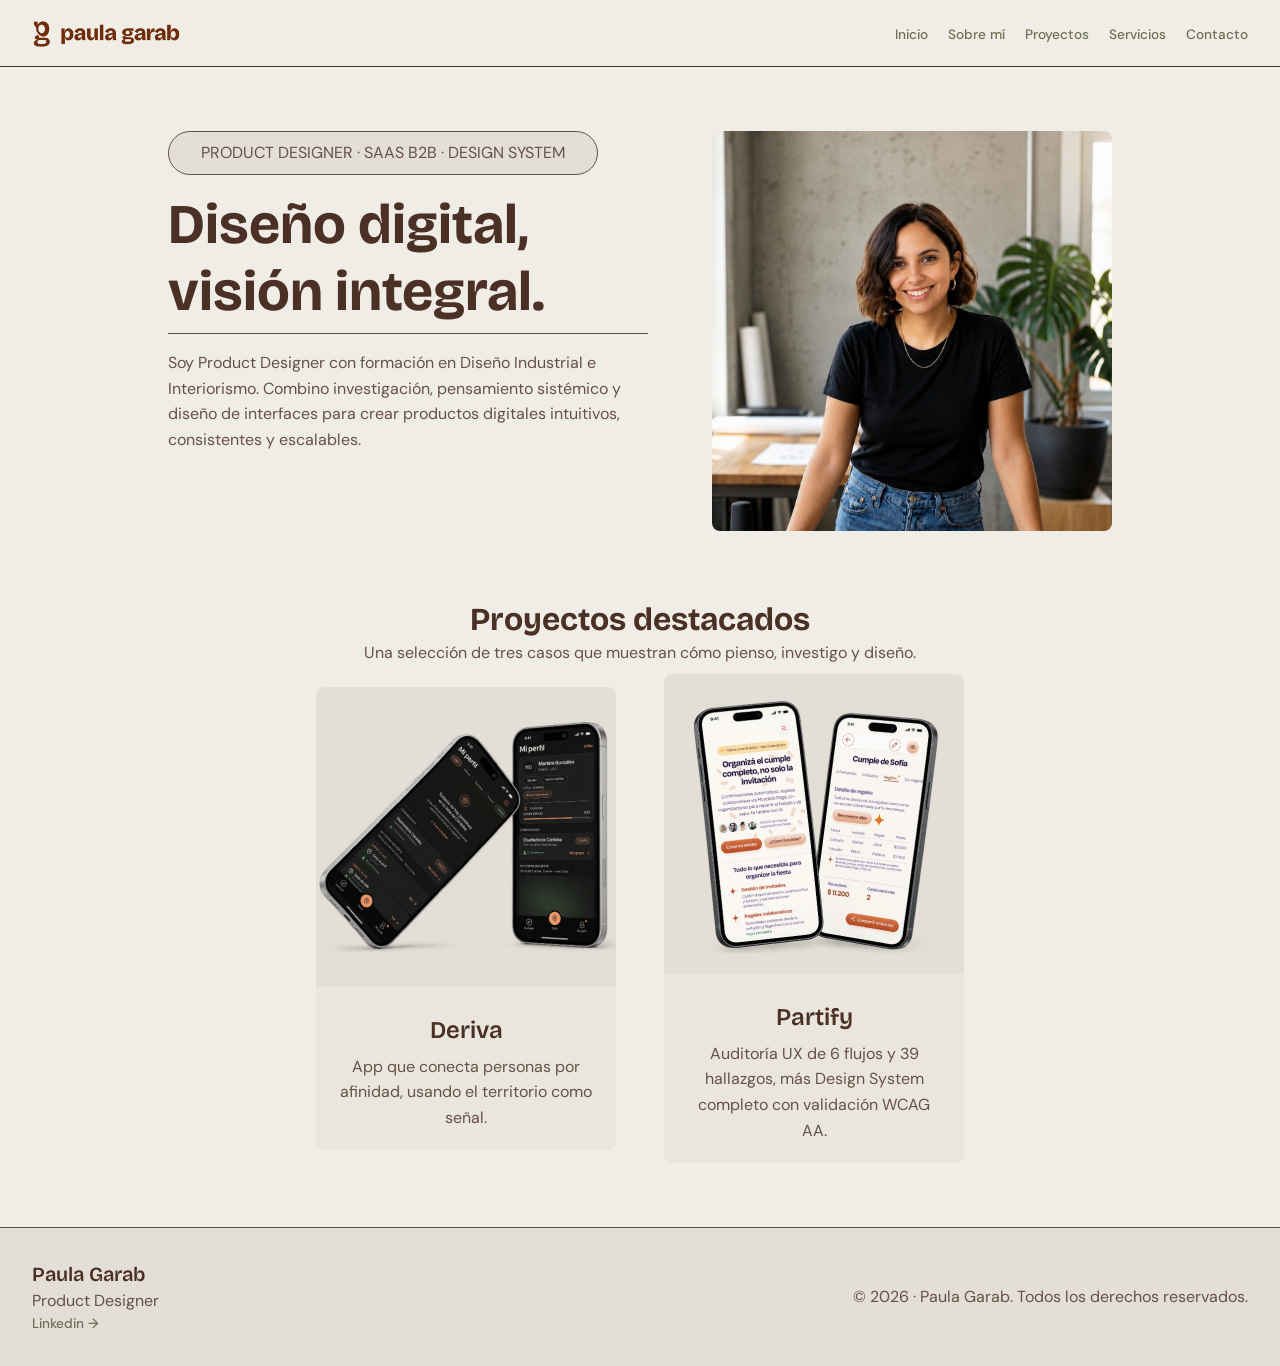
==== commit c6923bdc: "mi primer commit con Git" ====
--- a/index.html
+++ b/index.html
@@ -6,7 +6,7 @@
     <title>Paula Garab | Portfolio de Diseño Ux/Ui y Producto</title>
     <link rel="stylesheet" href="./styles/styles.css">
 </head>
-<body class="home-page">
+<body>
     <header>
         <img src="./assets/logotipo.png" alt="Logotipo de Paula Garab en color marrón, compuesto por un símbolo de la letra g estilizada y el texto paula garab en tipografía sans serif de trazos gruesos." width="150">
         <nav>
@@ -26,7 +26,7 @@
                 <h1 class="hero-title">Diseño digital, visión integral.</h1>
                 <p>Soy Product Designer con formación en Diseño Industrial e Interiorismo. Combino investigación, pensamiento sistémico y diseño de interfaces para crear productos digitales intuitivos, consistentes y escalables.</p>
             </div>
-            <div class="hero-media">
+            <div>
                 <img class="img-hero" src="./assets/garab.png" alt="Diseñadora sonriente con camiseta negra y jeans, apoyada sobre una mesa de trabajo en un estudio luminoso, junto a una planta de interior." width="400">
             </div>
         </section>
--- a/styles/styles.css
+++ b/styles/styles.css
@@ -379,178 +379,3 @@
     background-color: var(--section-color);
     border-top: 1px solid var(--text-color);
 }
-
-
-/* ========================================
-   9. HOME — RESPONSIVE MOBILE-FIRST
-   Reglas aisladas para no alterar otras páginas.
-======================================== */
-
-/* 9.1. Base mobile: contenedor principal con Flexbox */
-.home-page .page-container {
-    display: flex;
-    flex-direction: column;
-    gap: clamp(3rem, 7vw, 5rem);
-    width: 100%;
-    max-width: 1200px;
-    padding: 2rem clamp(1rem, 4vw, 3rem);
-}
-
-/* 9.2. Navegación adaptable sin ocultar enlaces */
-.home-page header {
-    flex-wrap: wrap;
-    justify-content: center;
-    gap: 1rem;
-    padding: 1rem;
-}
-.home-page header img { max-width: 100%; height: auto; }
-.home-page nav { width: 100%; }
-.home-page .nav-list {
-    display: flex;
-    flex-wrap: wrap;
-    justify-content: center;
-    gap: .75rem 1.25rem;
-}
-
-/* 9.3. Hero: áreas nombradas, una columna en mobile */
-.home-page .hero {
-    display: grid;
-    grid-template-columns: minmax(0, 1fr);
-    grid-template-areas: "content" "image";
-    align-items: center;
-    gap: 2rem;
-}
-.home-page .text-hero { grid-area: content; min-width: 0; }
-.home-page .hero-media { grid-area: image; min-width: 0; }
-.home-page .hero-title { font-size: clamp(2.25rem, 7vw, 3.5rem); }
-.home-page .eyebrow-pill {
-    max-width: 100%;
-    padding: .5rem 1rem;
-    font-size: .75rem;
-}
-.home-page .img-hero {
-    width: 100%;
-    max-width: 100%;
-    height: auto;
-}
-
-/* 9.4. Segundo uso de Grid: tarjetas en columnas con fr */
-.home-page .cards {
-    display: grid;
-    grid-template-columns: minmax(0, 1fr);
-    gap: 1.5rem;
-    width: 100%;
-    max-width: 680px;
-    align-items: stretch;
-}
-.home-page .cards article { width: 100%; max-width: none; }
-.home-page .img-card { width: 100%; max-width: none; height: auto; }
-.home-page .section-content { min-width: 0; gap: 1rem; }
-.home-page .section-content h2 { font-size: clamp(1.65rem, 4vw, 2rem); }
-
-/* 9.5. Footer apilado en mobile */
-.home-page footer {
-    flex-direction: column;
-    align-items: flex-start;
-    gap: 1.5rem;
-    padding: 1.5rem clamp(1rem, 4vw, 3rem);
-}
-
-/* 9.6. Tablet: dos columnas para los proyectos */
-@media (min-width: 768px) {
-    .home-page .cards { grid-template-columns: repeat(2, minmax(0, 1fr)); }
-    .home-page header { justify-content: space-between; }
-    .home-page nav { width: auto; }
-    .home-page footer { flex-direction: row; justify-content: space-between; align-items: center; }
-}
-
-/* 9.7. Desktop: hero en dos áreas horizontales */
-@media (min-width: 1024px) {
-    .home-page .page-container { padding: 4rem clamp(2rem, 5vw, 5rem); }
-    .home-page .hero {
-        grid-template-columns: minmax(0, 1.1fr) minmax(0, 0.9fr);
-        grid-template-areas: "content image";
-        gap: clamp(2rem, 5vw, 4rem);
-    }
-    .home-page .cards { gap: 2.5rem; }
-}
-
-
-/* ========================================
-   10. SERVICIOS — RESPONSIVE MOBILE-FIRST
-   Se conserva Flexbox salvo en las tarjetas.
-======================================== */
-
-/* Mobile: espacios fluidos y secciones apiladas */
-.services-page .page-container {
-    padding: 2rem clamp(1rem, 4vw, 3rem);
-    gap: clamp(3rem, 7vw, 5rem);
-    width: 100%;
-}
-.services-page h1 { font-size: clamp(2.25rem, 7vw, 3.5rem); }
-.services-page h2 { font-size: clamp(1.65rem, 4vw, 2rem); }
-.services-page .page-container > section:first-child {
-    display: flex;
-    flex-direction: column;
-    gap: .75rem;
-}
-
-/* Navegación: se adapta sin ocultar enlaces */
-.services-page header {
-    flex-wrap: wrap;
-    justify-content: center;
-    gap: 1rem;
-    padding: 1rem;
-}
-.services-page header img { max-width: 100%; height: auto; }
-.services-page nav { width: 100%; }
-.services-page .nav-list {
-    display: flex;
-    flex-wrap: wrap;
-    justify-content: center;
-    gap: .75rem 1.25rem;
-}
-
-/* Único Grid de esta página: tarjetas de servicios */
-.services-page .services-grid {
-    display: grid;
-    grid-template-columns: minmax(0, 1fr);
-    gap: 1.5rem;
-    width: 100%;
-}
-.services-page .service-card {
-    width: 100%;
-    min-width: 0;
-    flex: none;
-}
-.services-page .cta-content { padding: clamp(1.5rem, 4vw, 2rem); }
-.services-page .botton-primary { max-width: 100%; }
-
-.services-page footer {
-    flex-direction: column;
-    align-items: flex-start;
-    gap: 1.5rem;
-    padding: 1.5rem clamp(1rem, 4vw, 3rem);
-}
-
-/* Tablet: tarjetas en dos columnas */
-@media (min-width: 768px) {
-    .services-page .services-grid {
-        grid-template-columns: repeat(2, minmax(0, 1fr));
-    }
-    .services-page header { justify-content: space-between; }
-    .services-page nav { width: auto; }
-    .services-page footer {
-        flex-direction: row;
-        justify-content: space-between;
-        align-items: center;
-    }
-}
-
-/* Desktop: las tres tarjetas comparten una fila */
-@media (min-width: 1024px) {
-    .services-page .page-container { padding: 4rem clamp(2rem, 5vw, 5rem); }
-    .services-page .services-grid {
-        grid-template-columns: repeat(3, minmax(0, 1fr));
-    }
-}
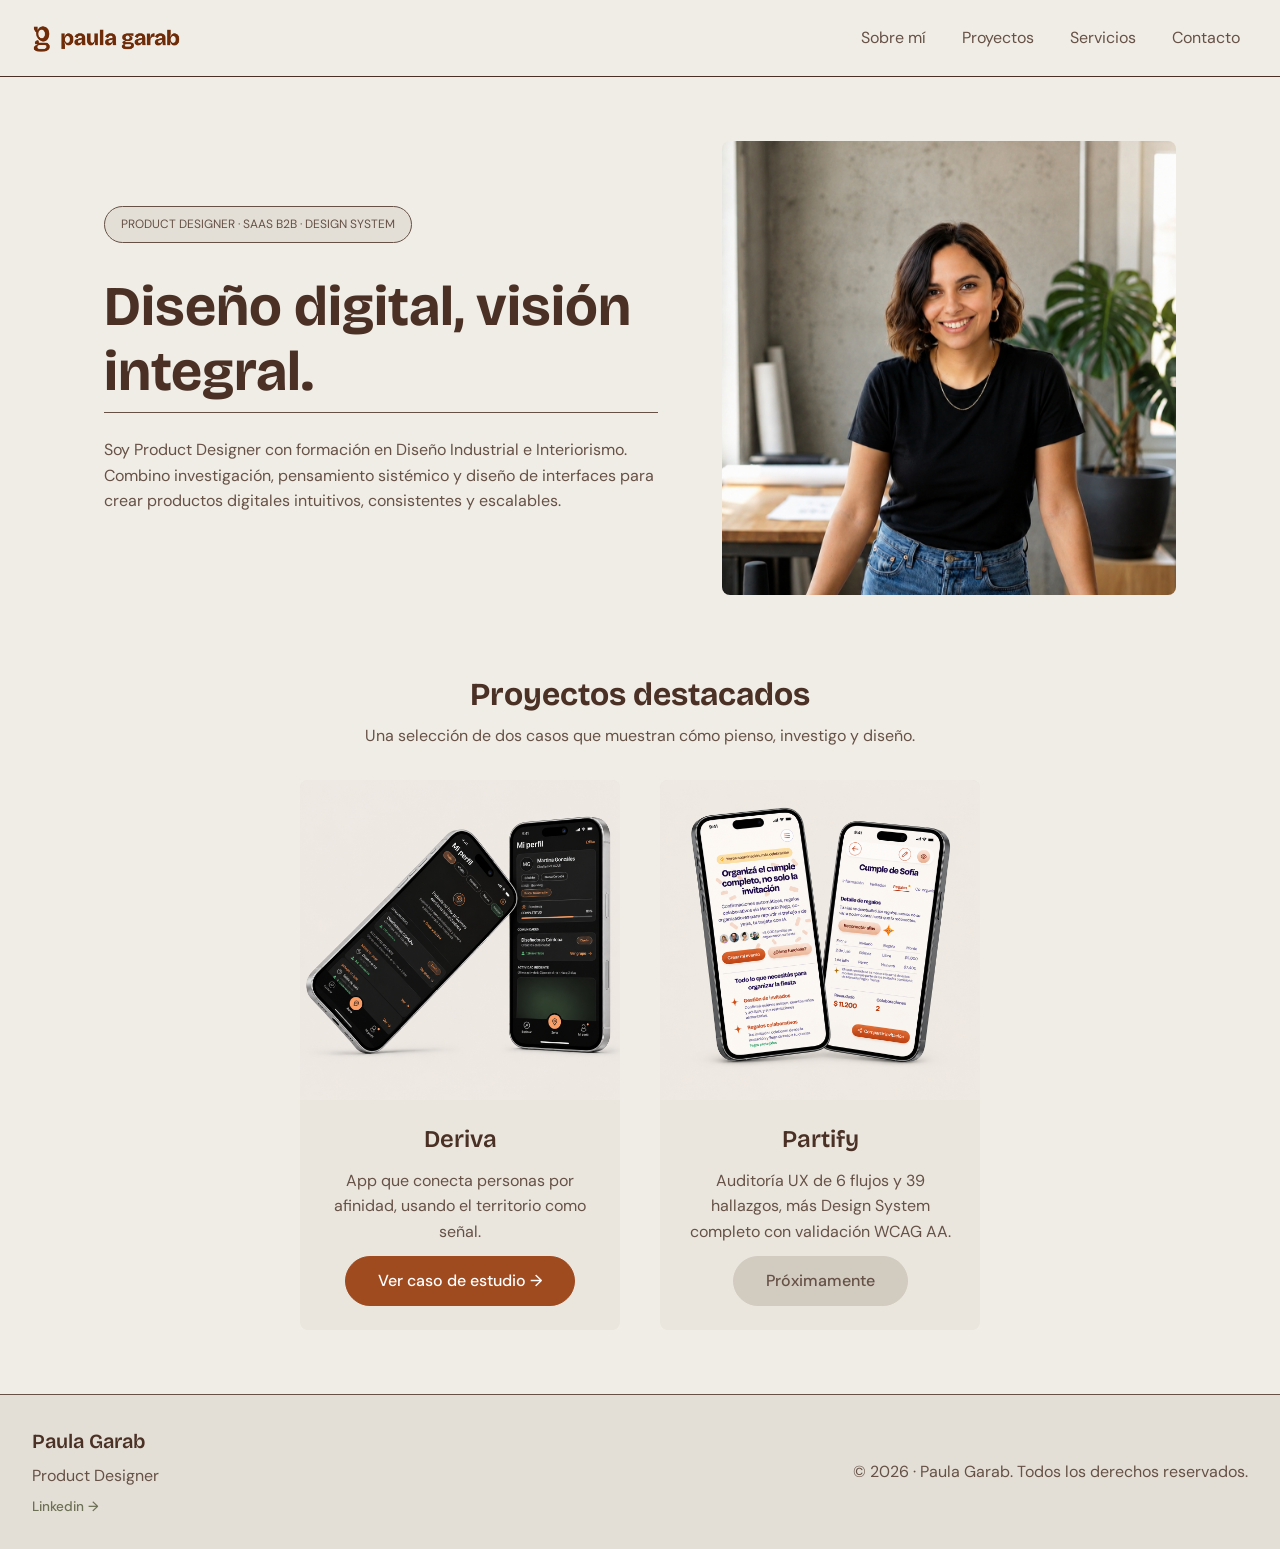
==== commit b5fd721a: "feat: integrar Bootstrap y completar portfolio responsive" ====
--- a/index.html
+++ b/index.html
@@ -1,65 +1,111 @@
 <!DOCTYPE html>
 <html lang="es">
+
 <head>
-    <meta charset="UTF-8"> 
-    <meta name="viewport" content="width=device-width, initial-scale=1.0"> 
+    <meta charset="UTF-8">
+    <meta name="viewport" content="width=device-width, initial-scale=1.0">
     <title>Paula Garab | Portfolio de Diseño Ux/Ui y Producto</title>
+
+    <!-- BOOTSTRAP CSS -->
+    <link href="https://cdn.jsdelivr.net/npm/bootstrap@5.3.9/dist/css/bootstrap.min.css" rel="stylesheet"
+        integrity="sha384-yEPZ7jP9S0QKiUQ0m3jjsO4ProIW7wvR9gXkI7JOGa2XVsw53Yke2bsdkBbjmmiX" crossorigin="anonymous">
+
+    <!-- ESTILOS PERSONALIZADOS -->
     <link rel="stylesheet" href="./styles/styles.css">
 </head>
-<body>
+
+<body class="home-page">
+    <!-- HEADER Y NAVEGACIÓN -->
     <header>
-        <img src="./assets/logotipo.png" alt="Logotipo de Paula Garab en color marrón, compuesto por un símbolo de la letra g estilizada y el texto paula garab en tipografía sans serif de trazos gruesos." width="150">
-        <nav>
-            <ul class="nav-list">
-                <li><a href="./index.html">Inicio</a></li>
-                <li><a href="./pages/sobre-mi.html">Sobre mí</a></li>
-                <li><a href="./pages/proyectos.html">Proyectos</a></li>
-                <li><a href="./pages/servicios.html">Servicios</a></li>
-                <li><a href="./pages/contacto.html">Contacto</a></li>
-            </ul>
+        <nav class="navbar navbar-expand-lg">
+            <div class="container-fluid">
+
+                <a class="navbar-brand" href="index.html" aria-label="Ir al inicio">
+                    <img src="./assets/logotipo.png" alt="Logotipo de Paula Garab" width="150">
+                </a>
+
+                <button class="navbar-toggler" type="button" data-bs-toggle="collapse"
+                    data-bs-target="#navbarSupportedContent" aria-controls="navbarSupportedContent"
+                    aria-expanded="false" aria-label="Alternar menú de navegación">
+                    <span class="navbar-toggler-icon"></span>
+                    <span class="navbar-close-icon">&times;</span>
+                </button>
+
+                <div class="collapse navbar-collapse" id="navbarSupportedContent">
+                    <ul class="navbar-nav ms-auto">
+                        <li class="nav-item">
+                            <a class="nav-link" href="pages/sobre-mi.html">Sobre mí</a>
+                        </li>
+                        <li class="nav-item">
+                            <a class="nav-link" href="pages/proyectos.html">Proyectos</a>
+                        </li>
+                        <li class="nav-item">
+                            <a class="nav-link" href="pages/servicios.html">Servicios</a>
+                        </li>
+                        <li class="nav-item">
+                            <a class="nav-link" href="pages/contacto.html">Contacto</a>
+                        </li>
+                    </ul>
+                </div>
+            </div>
         </nav>
     </header>
+
+    <!-- CONTENIDO PRINCIPAL -->
     <main class="page-container">
+
+        <!-- HERO -->
         <section class="hero">
             <div class="text-hero">
                 <p class="eyebrow-pill">Product Designer · Saas B2B · Design System</p>
                 <h1 class="hero-title">Diseño digital, visión integral.</h1>
-                <p>Soy Product Designer con formación en Diseño Industrial e Interiorismo. Combino investigación, pensamiento sistémico y diseño de interfaces para crear productos digitales intuitivos, consistentes y escalables.</p>
+                <p>Soy Product Designer con formación en Diseño Industrial e Interiorismo. Combino investigación,
+                    pensamiento sistémico y diseño de interfaces para crear productos digitales intuitivos, consistentes
+                    y escalables.</p>
             </div>
-            <div>
-                <img class="img-hero" src="./assets/garab.png" alt="Diseñadora sonriente con camiseta negra y jeans, apoyada sobre una mesa de trabajo en un estudio luminoso, junto a una planta de interior." width="400">
+            <div class="hero-media">
+                <img class="img-hero" src="./assets/garab.png"
+                    alt="Diseñadora sonriente con camiseta negra y jeans, apoyada sobre una mesa de trabajo en un estudio luminoso, junto a una planta de interior."
+                    width="400">
             </div>
         </section>
+
+        <!-- PROYECTOS DESTACADOS -->
         <section class="section-content">
             <div>
                 <h2>Proyectos destacados</h2>
-                <p>Una selección de tres casos que muestran cómo pienso, investigo y diseño.</p>
+                <p>Una selección de dos casos que muestran cómo pienso, investigo y diseño.</p>
             </div>
+
+            <!-- PROYECTO 1: DERIVA -->
             <div class="cards">
-                <article>
-                    <figure>
-                        <img class="img-card" src="./assets/deriva.png" alt="Mockup de app mobile Deriva mostrando pantallas de conexión entre usuarios." width="300">
-                    </figure>
+                <article class="card">
+                    <img class="card-img-top" src="./assets/deriva.png"
+                        alt="Mockup de app mobile Deriva mostrando pantallas de conexión entre usuarios.">
 
-                    <div class="card-content">
-                        <h3>Deriva</h3>
-                        <p>App que conecta personas por afinidad, usando el territorio como señal.</p>
+                    <div class="card-body">
+                        <h3 class="card-title">Deriva</h3>
+                        <p class="card-text">App que conecta personas por afinidad, usando el territorio como señal.</p>
+                        <a href="./pages/deriva.html" class="btn btn-primary">Ver caso de estudio →</a>
                     </div>
                 </article>
 
-                <article>
-                    <figure>
-                        <img class="img-card" src="./assets/partify.png" alt="Mockup de dos pantallas de una aplicación móvil para organizar eventos." width="300">
-                    </figure>
+                <!-- PROYECTO 2: PARTIFY -->
+                <article class="card">
+                    <img class="card-img-top" src="./assets/partify.png"
+                        alt="Mockup de dos pantallas de una aplicación móvil para organizar eventos.">
 
-                    <div class="card-content">
-                        <h3>Partify</h3>
-                        <p>Auditoría UX de 6 flujos y 39 hallazgos, más Design System completo con validación WCAG AA.</p>
+                    <div class="card-body">
+                        <h3 class="card-title">Partify</h3>
+                        <p class="card-text">Auditoría UX de 6 flujos y 39 hallazgos, más Design System completo con validación WCAG AA.</p>
+                        <button type="button" class="btn btn-outline-primary" disabled>Próximamente</button>
                     </div>
                 </article>
             </div>
         </section>
     </main>
+
+    <!-- FOOTER -->
     <footer>
         <div>
             <h4>Paula Garab</h4>
@@ -70,5 +116,11 @@
             <p>© 2026 · Paula Garab. Todos los derechos reservados.</p>
         </div>
     </footer>
+
+    <!-- BOOTSTRAP JS -->
+    <script src="https://cdn.jsdelivr.net/npm/bootstrap@5.3.9/dist/js/bootstrap.bundle.min.js"
+        integrity="sha384-WyOxWvTyr1QaMPfiPJSv76iReVthorl5uWlFtZPyK0IEB0hGzo9y5Bp9mYanr8Bu"
+        crossorigin="anonymous"></script>
 </body>
+
 </html>
--- a/styles/styles.css
+++ b/styles/styles.css
@@ -1,11 +1,9 @@
-
-@import url('https://fonts.googleapis.com/css2?family=Bricolage+Grotesque:opsz,wght@12..96,200..800&family=DM+Sans:ital,opsz,wght@0,9..40,100..1000;1,9..40,100..1000&display=swap');
-
 /* ========================================
    1. IMPORTACIÓN DE FUENTES
 ======================================== */
 /* Títulos: Bricolage Grotesque */
 /* Cuerpo: DM Sans */
+@import url('https://fonts.googleapis.com/css2?family=Bricolage+Grotesque:opsz,wght@12..96,200..800&family=DM+Sans:ital,opsz,wght@0,9..40,100..1000;1,9..40,100..1000&display=swap');
 
 
 /* ========================================
@@ -29,6 +27,7 @@
     --section-color: #E4DFD6;
     --background-color: #F0EDE6;
     --card-color: #FAF8F4;
+    --disabled-color: #D2CBC0;
 }
 
 
@@ -59,34 +58,42 @@
 ======================================== */
 
 /* Títulos */
-h1, h2, h3, h4, h5, h6 {
+h1,
+h2,
+h3,
+h4,
+h5,
+h6 {
     font-family: 'Bricolage Grotesque', sans-serif;
     color: var(--neutral-dark);
 }
 
 h1 {
-    font-size: 3.5rem; /* 56px */
+    font-size: clamp(2.5rem, 9vw, 3.5rem);
+    line-height: 1.15;
     font-weight: 700;
-    line-height: 1.2;
-    max-width: 22ch;
-}
+}
+
 
 h2 {
-    font-size: 2rem; /* 32px */
+    font-size: 2rem;
+    /* 32px */
     font-weight: 700;
     line-height: 1.25;
     max-width: 30ch;
 }
 
 h3 {
-    font-size: 1.5rem; /* 24px */
+    font-size: 1.5rem;
+    /* 24px */
     font-weight: 600;
     line-height: 1.3;
     max-width: 35ch;
 }
 
 h4 {
-    font-size: 1.25rem; /* 20px */
+    font-size: 1.25rem;
+    /* 20px */
     font-weight: 600;
     line-height: 1.4;
     max-width: 40ch;
@@ -112,7 +119,7 @@
 .text-small {
     font-weight: 400;
     font-size: 0.85rem;
-    color: var(--text-color)
+    color: var(--text-color);
 }
 
 
@@ -147,17 +154,14 @@
 
 /* 6.2. Listas */
 
-.nav-list {
-    list-style: none;
-}
-
 .tag-list {
     list-style: none;
     color: var(--neutral-medium);
 }
 
-/* 6.3. Tarjetas (Cards) */
-
+/* 6.3. Tarjetas de proyectos */
+
+/* Base compartida: tarjetas originales y Bootstrap */
 .cards article {
     width: 100%;
     max-width: 300px;
@@ -166,6 +170,7 @@
     overflow: hidden;
 }
 
+/* Tarjetas originales: se conservan hasta migrar Proyectos */
 .cards figure {
     margin: 0;
 }
@@ -179,9 +184,8 @@
 }
 
 .card-content {
-    background-color: #EAE6DE;
+    background-color: var(--neutral-light);
     border-radius: 0 0 8px 8px;
-    box-sizing: border-box;
     padding: 20px;
 }
 
@@ -191,6 +195,40 @@
 
 .card-content p {
     margin: 0;
+}
+
+/* Tarjetas de Bootstrap */
+.cards .card {
+    border: none;
+    color: var(--text-color);
+}
+
+.cards .card-img-top {
+    width: 100%;
+    height: auto;
+    border-radius: 8px 8px 0 0;
+}
+
+.cards .card-body {
+    padding: 24px;
+    display: flex;
+    flex-direction: column;
+    align-items: center;
+    gap: 12px;
+}
+
+.cards .card-title {
+    margin: 0;
+    color: var(--neutral-dark);
+}
+
+.cards .card-text {
+    margin: 0;
+    color: var(--text-color);
+}
+
+.cards .card-body .btn {
+    margin-top: auto;
 }
 
 /* 6.4. Tarjetas de servicios */
@@ -227,14 +265,73 @@
     border-radius: 32px;
 }
 
-/* 6.6. Botones */
-
-.botton-primary {
+/* 6.6. Botones de Bootstrap */
+
+/* Base compartida */
+.btn {
+    font-family: inherit;
+    font-weight: 500;
+    padding: 12px 32px;
+    border-radius: 50px;
+    max-width: 100%;
+    transition: background-color 0.3s ease,
+        color 0.3s ease,
+        border-color 0.3s ease;
+}
+
+/* Variante primaria */
+.btn-primary {
     background-color: var(--primary-color);
-    padding: 8px 32px;
-    border-radius: 32px;
-    display: inline-block;
-    color: #FFFFFF;
+    border-color: var(--primary-color);
+    color: white;
+}
+
+.btn-primary:hover {
+    background-color: var(--secondary-color);
+    border-color: var(--secondary-color);
+    color: white;
+}
+
+.btn-primary:focus-visible {
+    background-color: var(--primary-color);
+    border-color: var(--primary-color);
+    color: white;
+}
+
+/* Variante outline */
+.btn-outline-primary {
+    background-color: transparent;
+    border-color: var(--primary-color);
+    color: var(--primary-color);
+}
+
+.btn-outline-primary:hover {
+    background-color: var(--primary-color);
+    border-color: var(--primary-color);
+    color: white;
+}
+
+.btn-outline-primary:focus-visible {
+    background-color: transparent;
+    border-color: var(--primary-color);
+    color: var(--primary-color);
+}
+
+/* Estados compartidos */
+.btn-primary:focus-visible,
+.btn-outline-primary:focus-visible {
+    outline: 2px solid var(--primary-color);
+    outline-offset: 3px;
+    box-shadow: none;
+}
+
+.btn:disabled,
+.btn.disabled {
+    background-color: var(--disabled-color);
+    border-color: var(--disabled-color);
+    color: var(--text-color);
+    opacity: 1;
+    pointer-events: none;
 }
 
 /* 6.7. Formularios */
@@ -254,6 +351,203 @@
     min-height: 24px;
 }
 
+/* 6.8. Carousel de proyectos */
+
+#carouselProyectos {
+    width: 100%;
+    max-width: 720px;
+    padding-bottom: 64px;
+    margin: 0 auto;
+}
+
+.carousel-project {
+    display: grid;
+    grid-template-columns: 1fr;
+    background-color: var(--neutral-light);
+    border-radius: 16px;
+    overflow: hidden;
+}
+
+.carousel-image {
+    display: block;
+    width: 100%;
+    max-width: 360px;
+    height: auto;
+    aspect-ratio: 1 / 1;
+    object-fit: contain;
+    margin: 0 auto;
+}
+
+.carousel-content {
+    display: flex;
+    flex-direction: column;
+    justify-content: center;
+    align-items: flex-start;
+    text-align: left;
+    padding: 24px;
+    gap: 16px;
+}
+
+.carousel-content h3 {
+    margin: 0;
+}
+
+.carousel-content p {
+    margin: 0;
+}
+
+/* Indicadores */
+
+.carousel-indicators {
+    bottom: 12px;
+    margin-bottom: 0;
+}
+
+.carousel-indicators [data-bs-target] {
+    background-color: var(--primary-color);
+    border-radius: 8px;
+    width: 24px;
+    height: 5px;
+    opacity: 0.3;
+}
+
+.carousel-indicators .active {
+    opacity: 1;
+}
+
+/* Controles de navegación */
+
+.carousel-control-prev,
+.carousel-control-next {
+    top: auto;
+    bottom: 0;
+    width: 40px;
+    height: 40px;
+    background-color: var(--section-color);
+    border-radius: 50%;
+    opacity: 1;
+    transition: background-color 0.3s ease;
+}
+
+.carousel-control-prev-icon,
+.carousel-control-next-icon {
+    filter: brightness(0);
+    width: 20px;
+    height: 20px;
+}
+
+/* Estados de los controles */
+
+.carousel-control-prev:hover,
+.carousel-control-next:hover {
+    background-color: var(--disabled-color);
+}
+
+.carousel-control-prev:focus-visible,
+.carousel-control-next:focus-visible,
+.carousel-indicators button:focus-visible {
+    outline: 2px solid var(--primary-color);
+    outline-offset: 3px;
+}
+
+.carousel-control-prev:active,
+.carousel-control-next:active {
+    background-color: var(--secondary-color);
+}
+
+/* 6.9. Estados interactivos compartidos — Bootstrap y enlaces */
+
+/* Navbar: estados visibles para mouse, teclado y pulsación. */
+.navbar .nav-link {
+    transition: color 0.3s ease, background-color 0.3s ease;
+    border-radius: 8px;
+}
+
+.navbar .nav-link:hover {
+    color: var(--primary-color);
+}
+
+.navbar .nav-link:focus-visible {
+    color: var(--primary-color);
+    outline: 2px solid var(--primary-color);
+    outline-offset: 3px;
+}
+
+.navbar .nav-link:active {
+    color: var(--neutral-dark);
+    background-color: var(--section-color);
+}
+
+/* Menú hamburguesa: conserva el indicador de foco existente. */
+.navbar-toggler {
+    transition: background-color 0.3s ease;
+}
+
+.navbar-toggler:hover {
+    background-color: var(--section-color);
+}
+
+.navbar-toggler:active {
+    background-color: var(--disabled-color);
+}
+
+/* Botones: variables de Bootstrap para que :active sea consistente. */
+.btn-primary {
+    --bs-btn-active-bg: var(--neutral-dark);
+    --bs-btn-active-border-color: var(--neutral-dark);
+    --bs-btn-active-color: #fff;
+}
+
+.btn-outline-primary {
+    --bs-btn-active-bg: var(--neutral-dark);
+    --bs-btn-active-border-color: var(--neutral-dark);
+    --bs-btn-active-color: #fff;
+}
+
+/* Indicadores del carousel: cambio suave de opacidad. */
+.carousel-indicators [data-bs-target] {
+    transition: opacity 0.3s ease, background-color 0.3s ease;
+}
+
+.carousel-indicators [data-bs-target]:hover {
+    opacity: 0.7;
+}
+
+.carousel-indicators [data-bs-target]:active {
+    background-color: var(--neutral-dark);
+    opacity: 1;
+}
+
+/* Tarjetas del carousel: efecto visual, sin simular un enlace. */
+.carousel-project {
+    transition: box-shadow 0.3s ease;
+}
+
+.carousel-project:hover {
+    box-shadow: inset 0 0 0 1px var(--secondary-color);
+}
+
+/* Acceso a LinkedIn desde el footer de todas las páginas. */
+footer a {
+    display: inline-block;
+    transition: color 0.3s ease, text-decoration-color 0.3s ease;
+}
+
+footer a:hover {
+    color: var(--primary-color);
+    text-decoration: underline;
+}
+
+footer a:focus-visible {
+    color: var(--primary-color);
+    outline: 2px solid var(--primary-color);
+    outline-offset: 3px;
+}
+
+footer a:active {
+    color: var(--neutral-dark);
+}
+
 
 /* ========================================
    7. LAYOUTS Y CONTENEDORES
@@ -264,10 +558,18 @@
 .page-container {
     display: flex;
     flex-direction: column;
-    padding: 64px 128px;
-    gap: 64px;
+    width: 100%;
     max-width: 1200px;
     margin: 0 auto;
+    padding: 2rem clamp(1rem, 4vw, 3rem);
+    gap: clamp(3rem, 7vw, 5rem);
+}
+
+/* Desktop: mayor espacio interior del contenedor compartido */
+@media (min-width: 1024px) {
+    .page-container {
+        padding: 4rem clamp(2rem, 5vw, 5rem);
+    }
 }
 
 /* 7.2. Contenedores de contenido */
@@ -293,7 +595,7 @@
     flex-basis: 100%;
     flex-direction: column;
     gap: 16px;
-    align-items:flex-start;
+    align-items: flex-start;
 }
 
 .hero-title {
@@ -340,22 +642,72 @@
 
 
 /* ========================================
-   8. ESTRUCTURA DE PÁGINA
+   8. ESTRUCTURA COMPARTIDA DE PÁGINA
 ======================================== */
 
 /* 8.1. Header y navegación */
 
 header {
-    display: flex;
-    justify-content: space-between;
-    align-items: center;
     padding: 8px 32px;
-    border-bottom: 1px solid var(--neutral-dark)
-}
-
-nav ul {
-    display: flex;
-    gap: 20px
+    border-bottom: 1px solid var(--neutral-dark);
+}
+
+.navbar {
+    background-color: var(--background-color);
+    padding: 0;
+}
+
+.navbar .container-fluid {
+    padding: 0;
+}
+
+.navbar-brand img {
+    width: 150px;
+    height: auto;
+}
+
+.navbar-nav {
+    gap: 8px;
+}
+
+.navbar .nav-link {
+    color: var(--text-color);
+}
+
+.navbar .nav-link.active {
+    color: var(--primary-color);
+}
+
+.navbar-toggler {
+    background-color: transparent;
+    border: none;
+    padding: 8px;
+}
+
+.navbar-toggler:focus {
+    box-shadow: none;
+    outline: 2px solid var(--text-color);
+}
+
+.navbar-close-icon {
+    display: none;
+    font-size: 2rem;
+    color: var(--text-color);
+    line-height: 1;
+}
+
+.navbar-toggler[aria-expanded="true"] .navbar-toggler-icon {
+    display: none;
+}
+
+.navbar-toggler[aria-expanded="true"] .navbar-close-icon {
+    display: inline-block;
+}
+
+@media (min-width: 992px) {
+    .navbar-nav {
+        gap: 20px;
+    }
 }
 
 /* 8.2. Hero */
@@ -366,16 +718,663 @@
     gap: 64px;
 }
 
-/* 8.3. Footer */
+/* 8.3. Footer compartido — mobile first */
+/* En mobile, identidad y copyright se apilan en dos bloques. */
 
 footer {
     display: flex;
-    justify-content: space-between;
-    align-items: center;
-    padding: 32px;
+    flex-direction: column;
+    align-items: flex-start;
+    gap: 24px;
+    padding: 32px 24px;
     font-size: 0.85rem;
     font-weight: 400;
     line-height: 1.5;
     background-color: var(--section-color);
     border-top: 1px solid var(--text-color);
 }
+
+footer > div {
+    width: 100%;
+}
+
+footer h4,
+footer p {
+    margin-bottom: 8px;
+}
+
+footer > div:last-child p {
+    margin-bottom: 0;
+}
+
+/* Tablet y desktop: identidad a la izquierda, copyright a la derecha. */
+@media (min-width: 768px) {
+    footer {
+        flex-direction: row;
+        justify-content: space-between;
+        align-items: center;
+        padding: 32px;
+    }
+
+    footer > div {
+        width: auto;
+    }
+}
+
+
+/* ========================================
+   9. HOME — RESPONSIVE MOBILE-FIRST
+   Reglas aisladas para no alterar otras páginas.
+======================================== */
+
+/* 9.1. Base mobile: contenedor principal con Flexbox */
+.home-page .page-container {
+    display: flex;
+    flex-direction: column;
+    gap: clamp(3rem, 7vw, 5rem);
+}
+
+/* 9.2. Hero: áreas nombradas, una columna en mobile */
+.home-page .hero {
+    display: grid;
+    grid-template-columns: minmax(0, 1fr);
+    grid-template-areas: "content" "image";
+    align-items: center;
+    gap: 2rem;
+}
+
+.home-page .text-hero {
+    grid-area: content;
+    min-width: 0;
+}
+
+.home-page .hero-media {
+    grid-area: image;
+    min-width: 0;
+}
+
+.home-page .hero-title {
+    font-size: clamp(2.25rem, 7vw, 3.5rem);
+}
+
+.home-page .eyebrow-pill {
+    max-width: 100%;
+    padding: .5rem 1rem;
+    font-size: .75rem;
+}
+
+.home-page .img-hero {
+    width: 100%;
+    max-width: 100%;
+    height: auto;
+}
+
+/* 9.3. Segundo uso de Grid: tarjetas en columnas con fr */
+.home-page .cards {
+    display: grid;
+    grid-template-columns: minmax(0, 1fr);
+    gap: 1.5rem;
+    width: 100%;
+    max-width: 680px;
+    align-items: stretch;
+}
+
+.home-page .cards article {
+    width: 100%;
+    max-width: none;
+}
+
+.home-page .section-content {
+    min-width: 0;
+    gap: 1rem;
+}
+
+.home-page .section-content h2 {
+    font-size: clamp(1.65rem, 4vw, 2rem);
+}
+
+/* 9.4. Tablet: dos columnas para los proyectos */
+@media (min-width: 768px) {
+    .home-page .cards {
+        grid-template-columns: repeat(2, minmax(0, 1fr));
+    }
+
+}
+
+/* 9.5. Desktop: hero en dos áreas horizontales */
+@media (min-width: 1024px) {
+    .home-page .hero {
+        grid-template-columns: minmax(0, 1.1fr) minmax(0, 0.9fr);
+        grid-template-areas: "content image";
+        gap: clamp(2rem, 5vw, 4rem);
+    }
+
+    .home-page .cards {
+        gap: 2.5rem;
+    }
+}
+
+
+
+/* ========================================
+   10. SERVICIOS — RESPONSIVE MOBILE-FIRST
+======================================== */
+
+/* Presentación */
+
+.services-page .services-intro {
+    display: flex;
+    flex-direction: column;
+    gap: 16px;
+    align-items: center;
+    text-align: center;
+    width: 100%;
+}
+
+.services-page .services-intro h1 {
+    max-width: 20ch;
+}
+
+.services-page .services-intro p {
+    max-width: 65ch;
+}
+
+/* Sección de servicios */
+
+.services-page .section-content {
+    width: 100%;
+    gap: 24px;
+}
+
+/* Grid: una columna en mobile */
+
+.services-page .services-grid {
+    display: grid;
+    grid-template-columns: minmax(0, 1fr);
+    gap: 24px;
+    width: 100%;
+}
+
+/* Cards de Bootstrap personalizadas */
+
+.services-page .service-card {
+    width: 100%;
+    min-width: 0;
+    padding: 0;
+    border: 1px solid transparent;
+    border-radius: 16px;
+    background-color: var(--card-color);
+    overflow: hidden;
+}
+
+.services-page .service-card .card-body {
+    display: flex;
+    flex-direction: column;
+    align-items: flex-start;
+    gap: 12px;
+    padding: 24px;
+    text-align: left;
+}
+
+.services-page .service-card .card-title {
+    margin: 0;
+    color: var(--neutral-dark);
+}
+
+.services-page .service-card .card-text {
+    margin: 0;
+    color: var(--text-color);
+}
+
+.services-page .service-card .eyebrow-secondary {
+    margin: 0;
+}
+
+/* CTA */
+
+.services-page .cta-content {
+    width: 100%;
+    padding: 24px;
+}
+
+.services-page .cta-content .btn {
+    max-width: 100%;
+}
+
+/* ========================================
+   TABLET — DESDE 768px
+======================================== */
+
+@media (min-width: 768px) {
+
+    .services-page .services-grid {
+        grid-template-columns: repeat(2, minmax(0, 1fr));
+    }
+
+    .services-page .service-card .card-body {
+        padding: 32px;
+    }
+
+    .services-page .cta-content {
+        padding: 32px;
+    }
+
+}
+
+/* ========================================
+   DESKTOP — DESDE 1024px
+======================================== */
+
+@media (min-width: 1024px) {
+
+    .services-page .services-grid {
+        grid-template-columns: repeat(3, minmax(0, 1fr));
+    }
+}
+
+
+/* ========================================
+   11. PROYECTOS — RESPONSIVE MOBILE-FIRST
+======================================== */
+
+/* Tablet */
+
+@media (min-width: 768px) {
+    .carousel-project {
+        grid-template-columns: repeat(2, minmax(0, 1fr));
+        align-items: center;
+    }
+
+    .carousel-content {
+        padding: 24px;
+    }
+}
+
+/* Desktop */
+
+@media (min-width: 1024px) {
+    .carousel-content {
+        padding: 32px;
+    }
+
+    .carousel-content h3 {
+        font-size: 2rem;
+    }
+}
+
+/* ========================================
+   12. SOBRE MÍ — RESPONSIVE MOBILE FIRST
+======================================== */
+
+/* Mobile: hero en una columna */
+.about-page .hero {
+    display: grid;
+    grid-template-columns: minmax(0, 1fr);
+    gap: 32px;
+    align-items: center;
+}
+
+.about-page .text-hero {
+    display: flex;
+    flex-direction: column;
+    gap: 16px;
+    min-width: 0;
+}
+
+.about-page .img-hero {
+    display: block;
+    width: 100%;
+    max-width: 400px;
+    height: auto;
+    margin: 0 auto;
+}
+
+/* Secciones de contenido */
+.about-page .section-content {
+    width: 100%;
+    text-align: left;
+    align-items: stretch;
+}
+
+.about-page .content-row {
+    display: grid;
+    grid-template-columns: minmax(0, 1fr);
+    width: 100%;
+    gap: 32px;
+}
+
+.about-page .content-row article {
+    width: 100%;
+    min-width: 0;
+    text-align: left;
+}
+
+/* Stack: etiquetas en filas con salto automático */
+.about-page .section-content>.tags-pills {
+    display: flex;
+    flex-direction: row;
+    flex-wrap: wrap;
+    justify-content: flex-start;
+    align-items: center;
+    gap: 8px;
+    width: 100%;
+}
+
+.about-page .section-content>.tags-pills li {
+    width: auto;
+    flex: 0 0 auto;
+    text-align: center;
+}
+
+/* Tablet */
+@media (min-width: 768px) {
+    .about-page .content-row {
+        grid-template-columns: repeat(2, minmax(0, 1fr));
+    }
+}
+
+/* Desktop */
+@media (min-width: 1024px) {
+    .about-page .hero {
+        grid-template-columns: minmax(0, 1.1fr) minmax(0, 0.9fr);
+    }
+
+    .about-page .content-row {
+        grid-template-columns: repeat(3, minmax(0, 1fr));
+    }
+}
+
+
+/* ========================================
+   13. CONTACTO — MOBILE FIRST
+======================================== */
+
+/* Secciones */
+
+.contact-page .section-content {
+    width: 100%;
+    align-items: center;
+    text-align: center;
+}
+
+/* Ancho compartido del texto y formulario */
+
+.contact-page .section-content>p {
+    width: 100%;
+    max-width: 900px;
+}
+
+/* Pills de Contacto */
+
+.contact-page .section-content .tags-pills {
+    display: flex;
+    flex-direction: row;
+    flex-wrap: wrap;
+    justify-content: center;
+    align-items: center;
+    align-self: center;
+    width: 100%;
+    padding: 0;
+    gap: 8px;
+}
+
+.contact-page .section-content .tags-pills li {
+    width: auto;
+    flex: 0 0 auto;
+}
+
+/* Formulario de Contacto */
+
+.contact-page .contact-section {
+    display: flex;
+    flex-direction: column;
+    align-items: center;
+    width: 100%;
+}
+
+.contact-page .contact-form {
+    display: flex;
+    flex-direction: column;
+    width: 100%;
+    max-width: 600px;
+    align-self: center;
+    text-align: left;
+}
+
+.contact-page .contact-form .mb-3 {
+    display: block;
+    width: 100%;
+}
+
+.contact-page .contact-form .form-label {
+    display: block;
+    width: 100%;
+    text-align: left;
+}
+
+.contact-page .contact-form .form-control {
+    display: block;
+    width: 100%;
+    max-width: none;
+}
+
+.contact-page .contact-form .btn {
+    width: 100%;
+}
+
+/* Estados */
+
+.contact-page .contact-form .form-control:hover:not(:focus) {
+    border-color: var(--primary-color);
+}
+
+.contact-page .contact-form .form-control:focus {
+    background-color: #FFFFFF;
+    color: var(--text-color);
+    border-color: var(--primary-color);
+    box-shadow: 0 0 0 3px rgba(159, 74, 31, 0.15);
+    outline: none;
+}
+
+/* ========================================
+   14. DERIVA — MOBILE FIRST
+======================================== */
+
+/* Hero */
+
+.deriva-page .deriva-hero {
+    display: flex;
+    flex-direction: column;
+    align-items: center;
+    text-align: center;
+    gap: 20px;
+    width: 100%;
+}
+
+.deriva-page .deriva-intro {
+    max-width: 750px;
+}
+
+.deriva-page .deriva-hero .tags-pills {
+    display: flex;
+    flex-wrap: wrap;
+    justify-content: center;
+    gap: 8px;
+    padding: 0;
+}
+
+.deriva-page .deriva-main-image {
+    display: block;
+    width: 100%;
+    max-width: 900px;
+    height: auto;
+    object-fit: contain;
+    margin: 24px auto 0;
+    border-radius: 16px;
+}
+
+/* Secciones */
+
+.deriva-page .deriva-section {
+    display: flex;
+    flex-direction: column;
+    align-items: flex-start;
+    text-align: left;
+    width: 100%;
+    gap: 20px;
+}
+
+.deriva-page .deriva-section > p:not(.eyebrow-primary) {
+    max-width: 850px;
+}
+
+/* Grid de perfiles */
+
+.deriva-page .deriva-profiles {
+    display: grid;
+    grid-template-columns: minmax(0, 1fr);
+    gap: 24px;
+    width: 100%;
+}
+
+/* Grid de etapas */
+
+.deriva-page .deriva-stages {
+    display: grid;
+    grid-template-columns: minmax(0, 1fr);
+    gap: 24px;
+    width: 100%;
+}
+
+/* Tarjetas informativas */
+
+.deriva-page .deriva-card {
+    display: flex;
+    flex-direction: column;
+    gap: 12px;
+    min-width: 0;
+    padding: 24px;
+    background-color: var(--card-color);
+    border-radius: 16px;
+}
+
+.deriva-page .deriva-card h3 {
+    margin: 0;
+}
+
+.deriva-page .deriva-card p {
+    margin: 0;
+}
+
+.deriva-page .deriva-card ul {
+    margin: 0;
+    padding-left: 20px;
+}
+
+.deriva-page .deriva-card li {
+    margin-bottom: 8px;
+}
+
+/* Grid de pantallas */
+
+.deriva-page .deriva-flows {
+    display: grid;
+    grid-template-columns: minmax(0, 1fr);
+    gap: 32px;
+    width: 100%;
+}
+
+/* Presentación de cada flujo */
+
+.deriva-page .deriva-flow {
+    display: flex;
+    flex-direction: column;
+    gap: 16px;
+    min-width: 0;
+}
+
+/* Contenedor de imagen */
+
+.deriva-page .deriva-flow figure {
+    display: flex;
+    flex-direction: column;
+    align-items: center;
+    gap: 16px;
+    width: 100%;
+    margin: 0;
+}
+
+/* Imágenes de los flujos */
+
+.deriva-page .deriva-flow img {
+    display: block;
+    width: 100%;
+    max-width: 280px;
+    height: 360px;
+    object-fit: contain;
+    border-radius: 16px;
+}
+
+/* Títulos de los flujos */
+
+.deriva-page .deriva-flow figcaption {
+    font-weight: 600;
+    color: var(--neutral-dark);
+    text-align: center;
+}
+
+/* Descripción de los flujos */
+
+.deriva-page .deriva-flow > p {
+    margin: 0;
+}
+
+/* ========================================
+   14.1. DERIVA — TABLET (DESDE 768px)
+======================================== */
+
+@media (min-width: 768px) {
+
+    .deriva-page .deriva-profiles {
+        grid-template-columns: repeat(2, minmax(0, 1fr));
+    }
+
+    .deriva-page .deriva-stages {
+        grid-template-columns: repeat(2, minmax(0, 1fr));
+    }
+
+    .deriva-page .deriva-flows {
+        grid-template-columns: repeat(2, minmax(0, 1fr));
+    }
+
+    .deriva-page .deriva-card {
+        padding: 32px;
+    }
+
+    .deriva-page .deriva-flow img {
+        height: 420px;
+    }
+}
+
+/* ========================================
+   14.2. DERIVA — DESKTOP (DESDE 1024px)
+======================================== */
+
+@media (min-width: 1024px) {
+
+    .deriva-page .deriva-stages {
+        grid-template-columns: repeat(3, minmax(0, 1fr));
+    }
+
+    .deriva-page .deriva-flows {
+        grid-template-columns: repeat(3, minmax(0, 1fr));
+    }
+
+    .deriva-page .deriva-main-image {
+        max-height: 550px;
+    }
+
+    .deriva-page .deriva-flow img {
+        height: 480px;
+    }
+}
